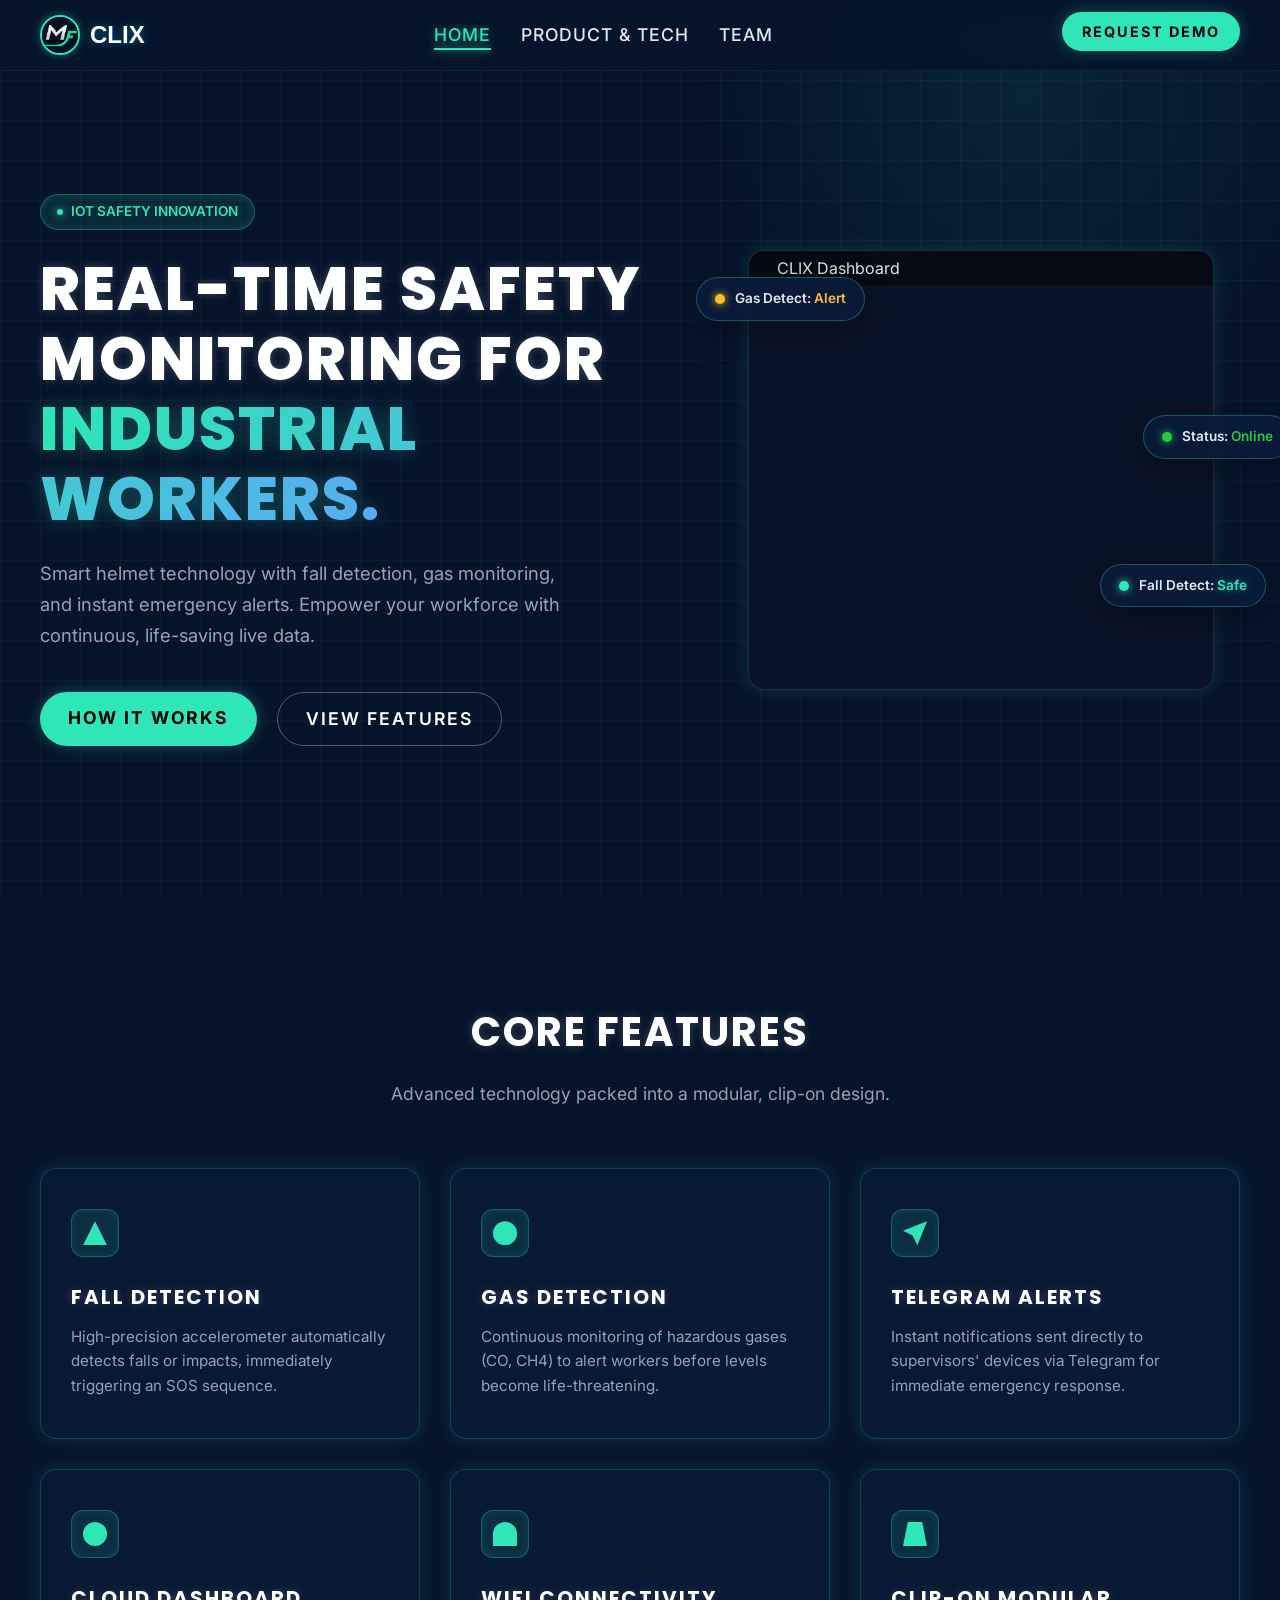
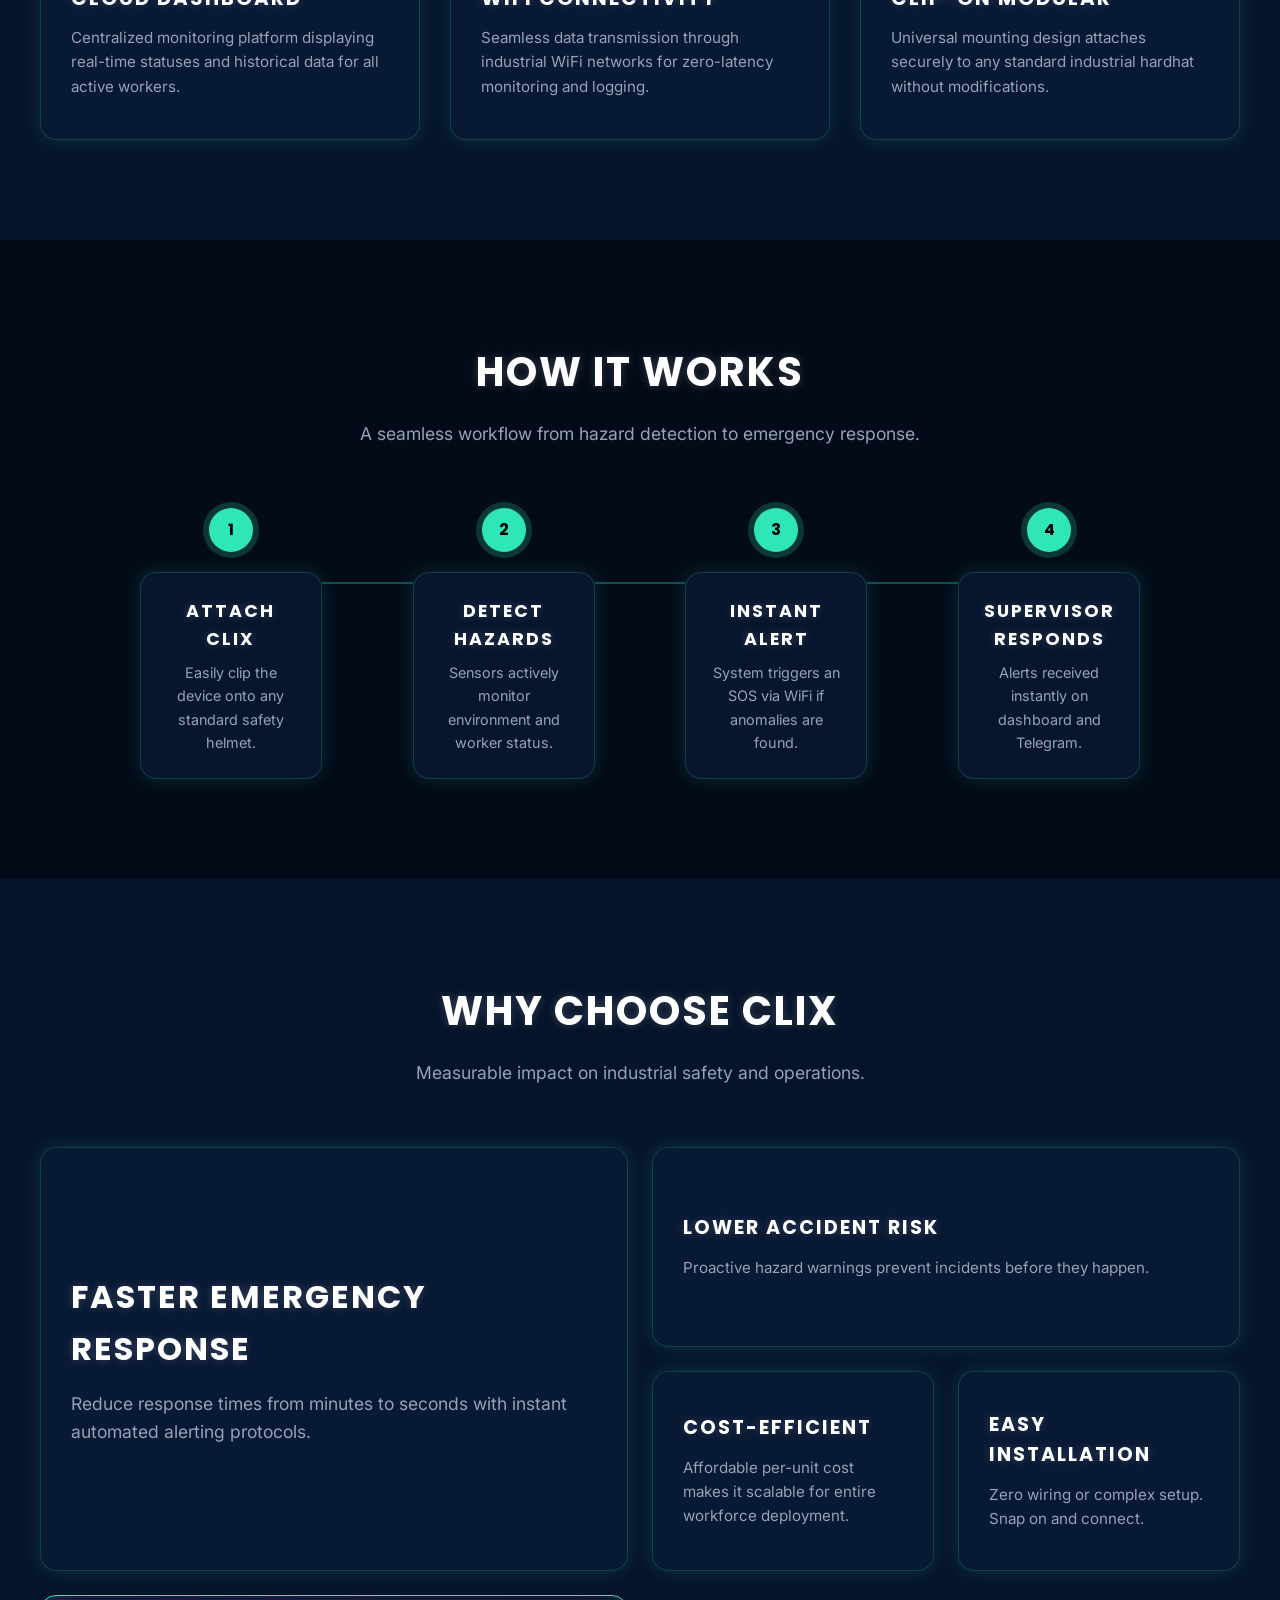
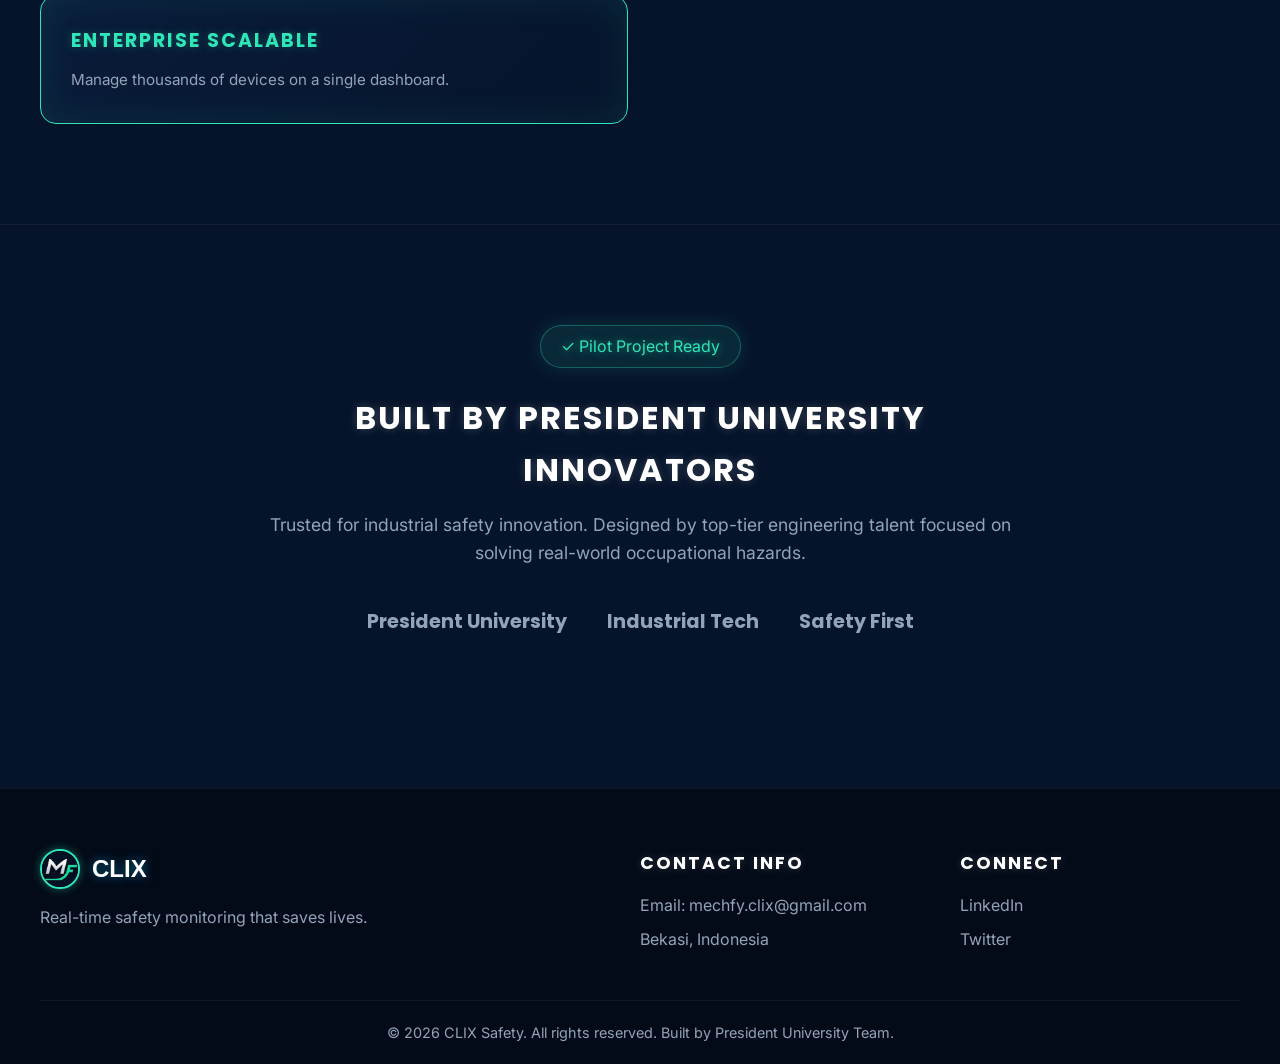
==== index.html @ ed8d9f06 "Add files via upload" ====
<!DOCTYPE html>
<html lang="en">
<head>
    <meta charset="UTF-8">
    <meta name="viewport" content="width=device-width, initial-scale=1.0">
    <title>CLIX - Real-Time Safety Monitoring for Industrial Workers</title>
    <meta name="description" content="Smart helmet technology with fall detection, gas monitoring, and instant emergency alerts.">
    <!-- Using Inter and Poppins for clean, modern SaaS typography -->
    <link href="https://fonts.googleapis.com/css2?family=Poppins:wght@400;500;600;700;800&family=Inter:wght@300;400;500;600;700&display=swap" rel="stylesheet">
    <link rel="stylesheet" href="style.css">
    <link rel="stylesheet" href="dark-brand-theme.css">
</head>
<body class="fade-in-page">
    <!-- Dark theme ambient background elements -->
    <div class="dark-bg-grid"></div>
    <div class="ambient-glow-dark"></div>

    <nav id="navbar">
        <div class="nav-container">
            <div class="logo">
                <img src="logo.jpeg" alt="MF Logo" class="brand-logo">
                CLIX
            </div>
            <ul class="nav-links">
                <li><a href="index.html" class="nav-link active">Home</a></li>
                <li><a href="product.html" class="nav-link">Product & Tech</a></li>
                <li><a href="team.html" class="nav-link">Team</a></li>
            </ul>
            <div class="nav-actions">
                <a href="contact.html" class="btn btn-primary-dark btn-sm">Request Demo</a>
            </div>
            <div class="menu-toggle" id="mobile-menu">
                <span class="bar"></span>
                <span class="bar"></span>
                <span class="bar"></span>
            </div>
        </div>
    </nav>

    <main class="page-content">
        
        <!-- 1. HERO SECTION -->
        <section id="hero" class="hero-section-dark">
            <div class="hero-container-dark">
                <div class="hero-content fade-in-up">
                    <div class="saas-badge-dark">
                        <span class="pulse-dot-turq"></span> IOT SAFETY INNOVATION
                    </div>
                    <h1 class="hero-title-dark">
                        REAL-TIME SAFETY MONITORING FOR <br>
                        <span class="text-gradient-turq">INDUSTRIAL WORKERS.</span>
                    </h1>
                    <p class="hero-subtitle-dark">
                        Smart helmet technology with fall detection, gas monitoring, and instant emergency alerts. Empower your workforce with continuous, life-saving live data.
                    </p>
                    <div class="cta-group">
                        <a href="#how-it-works" class="btn btn-primary-dark">
                            How it Works
                        </a>
                        <a href="#features" class="btn btn-outline-dark">
                            View Features
                        </a>
                    </div>
                </div>

                <div class="hero-visual-dark fade-in">
                    <!-- Glassmorphism main dashboard mock -->
                    <div class="dashboard-mockup glass-card-dark floating-slow">
                        <div class="mockup-header">
                            <div class="mockup-dots"><span></span><span></span><span></span></div>
                            <div class="mockup-title">CLIX Dashboard</div>
                        </div>
                        <div class="mockup-body">
                            <video src="save 2.mp4" autoplay loop muted playsinline class="mockup-video"></video>
                        </div>
                    </div>
                    
                    <div class="floating-cards-dark">
                        <div class="glass-pill-dark float-1">
                            <div class="pill-icon bg-yellow"></div>
                            <div class="pill-text">Gas Detect: <span class="text-yellow">Alert</span></div>
                        </div>
                        <div class="glass-pill-dark float-2">
                            <div class="pill-icon bg-turq"></div>
                            <div class="pill-text">Fall Detect: <span class="text-turq">Safe</span></div>
                        </div>
                        <div class="glass-pill-dark float-3">
                            <div class="pill-icon bg-green"></div>
                            <div class="pill-text">Status: <span class="text-green">Online</span></div>
                        </div>
                    </div>
                </div>
            </div>
        </section>

        <!-- 2. FEATURES SECTION -->
        <section id="features" class="section-container-dark">
            <div class="section-header-dark fade-in-up">
                <h2 class="section-title-dark">Core Features</h2>
                <p class="section-desc-dark">Advanced technology packed into a modular, clip-on design.</p>
            </div>
            
            <div class="features-grid-dark">
                <!-- Feature Cards -->
                <div class="glass-card-dark feature-card fade-in-up delay-1">
                    <div class="feature-icon icon-fall"></div>
                    <h3>Fall Detection</h3>
                    <p>High-precision accelerometer automatically detects falls or impacts, immediately triggering an SOS sequence.</p>
                </div>
                <div class="glass-card-dark feature-card fade-in-up delay-2">
                    <div class="feature-icon icon-gas"></div>
                    <h3>Gas Detection</h3>
                    <p>Continuous monitoring of hazardous gases (CO, CH4) to alert workers before levels become life-threatening.</p>
                </div>
                <div class="glass-card-dark feature-card fade-in-up delay-3">
                    <div class="feature-icon icon-telegram"></div>
                    <h3>Telegram Alerts</h3>
                    <p>Instant notifications sent directly to supervisors' devices via Telegram for immediate emergency response.</p>
                </div>
                <div class="glass-card-dark feature-card fade-in-up delay-1">
                    <div class="feature-icon icon-cloud"></div>
                    <h3>Cloud Dashboard</h3>
                    <p>Centralized monitoring platform displaying real-time statuses and historical data for all active workers.</p>
                </div>
                <div class="glass-card-dark feature-card fade-in-up delay-2">
                    <div class="feature-icon icon-wifi"></div>
                    <h3>WiFi Connectivity</h3>
                    <p>Seamless data transmission through industrial WiFi networks for zero-latency monitoring and logging.</p>
                </div>
                <div class="glass-card-dark feature-card fade-in-up delay-3">
                    <div class="feature-icon icon-modular"></div>
                    <h3>Clip-On Modular</h3>
                    <p>Universal mounting design attaches securely to any standard industrial hardhat without modifications.</p>
                </div>
            </div>
        </section>

        <!-- 3. HOW IT WORKS -->
        <section id="how-it-works" class="section-container-dark bg-dark-gray">
            <div class="section-header-dark fade-in-up">
                <h2 class="section-title-dark">How It Works</h2>
                <p class="section-desc-dark">A seamless workflow from hazard detection to emergency response.</p>
            </div>

            <div class="flow-container fade-in-up delay-2">
                <div class="flow-step">
                    <div class="step-number">1</div>
                    <div class="glass-card-dark step-card">
                        <h4>Attach CLIX</h4>
                        <p>Easily clip the device onto any standard safety helmet.</p>
                    </div>
                </div>
                <div class="flow-connector"></div>
                <div class="flow-step">
                    <div class="step-number">2</div>
                    <div class="glass-card-dark step-card">
                        <h4>Detect Hazards</h4>
                        <p>Sensors actively monitor environment and worker status.</p>
                    </div>
                </div>
                <div class="flow-connector"></div>
                <div class="flow-step">
                    <div class="step-number">3</div>
                    <div class="glass-card-dark step-card">
                        <h4>Instant Alert</h4>
                        <p>System triggers an SOS via WiFi if anomalies are found.</p>
                    </div>
                </div>
                <div class="flow-connector"></div>
                <div class="flow-step">
                    <div class="step-number">4</div>
                    <div class="glass-card-dark step-card">
                        <h4>Supervisor Responds</h4>
                        <p>Alerts received instantly on dashboard and Telegram.</p>
                    </div>
                </div>
            </div>
        </section>

        <!-- 4. BENEFITS SECTION -->
        <section id="benefits" class="section-container-dark">
            <div class="section-header-dark fade-in-up">
                <h2 class="section-title-dark">Why Choose CLIX</h2>
                <p class="section-desc-dark">Measurable impact on industrial safety and operations.</p>
            </div>

            <div class="benefits-dashboard fade-in-up delay-1">
                <div class="b-card b-main glass-card-dark">
                    <div class="b-icon-large time-icon"></div>
                    <h3>Faster Emergency Response</h3>
                    <p>Reduce response times from minutes to seconds with instant automated alerting protocols.</p>
                </div>
                <div class="b-card b-sub1 glass-card-dark">
                    <h3>Lower Accident Risk</h3>
                    <p>Proactive hazard warnings prevent incidents before they happen.</p>
                </div>
                <div class="b-card b-sub2 glass-card-dark">
                    <h3>Cost-Efficient</h3>
                    <p>Affordable per-unit cost makes it scalable for entire workforce deployment.</p>
                </div>
                <div class="b-card b-sub3 glass-card-dark">
                    <h3>Easy Installation</h3>
                    <p>Zero wiring or complex setup. Snap on and connect.</p>
                </div>
                <div class="b-card b-sub4 glass-card-dark bg-turq-gradient text-white">
                    <h3>Enterprise Scalable</h3>
                    <p>Manage thousands of devices on a single dashboard.</p>
                </div>
            </div>
        </section>

        <!-- 5. SOCIAL PROOF SECTION -->
        <section id="social-proof" class="section-container-dark border-top">
            <div class="proof-content fade-in">
                <div class="proof-badge glass-card-dark">
                    <span class="text-turq font-bold">✓ Pilot Project Ready</span>
                </div>
                <h3 class="proof-title">Built by President University Innovators</h3>
                <p class="proof-text">Trusted for industrial safety innovation. Designed by top-tier engineering talent focused on solving real-world occupational hazards.</p>
                <div class="trust-logos">
                    <!-- Placeholder for logos -->
                    <div class="logo-placeholder">President University</div>
                    <div class="logo-placeholder">Industrial Tech</div>
                    <div class="logo-placeholder">Safety First</div>
                </div>
            </div>
        </section>

    </main>

    <!-- 7. FOOTER -->
    <footer class="footer-dark">
        <div class="footer-container">
            <div class="footer-brand">
                <div class="logo">
                    <img src="logo.jpeg" alt="MF Logo" class="brand-logo"> CLIX
                </div>
                <p class="footer-tagline">Real-time safety monitoring that saves lives.</p>
            </div>
            <div class="footer-links">
                <h4>Contact Info</h4>
                <p>Email: mechfy.clix@gmail.com</p>
                <p>Bekasi, Indonesia</p>
            </div>
            <div class="footer-social">
                <h4>Connect</h4>
                <a href="#" class="social-link">LinkedIn</a>
                <a href="#" class="social-link">Twitter</a>
            </div>
        </div>
        <div class="footer-bottom">
            <p>&copy; 2026 CLIX Safety. All rights reserved. Built by President University Team.</p>
        </div>
    </footer>

    <script src="script.js"></script>
</body>
</html>
---- style.css ----
:root {
    /* Color Palette - ANTIGRAVITY DARK THEME */
    --bg-dark: #050a1f; /* Deep space blue */
    --bg-panel: rgba(10, 17, 40, 0.6); /* Dark holographic glass */
    --neon-cyan: #00bfff; /* Deep sky blue glowing accent */
    --neon-blue: #0077ff; /* Rich blue */
    --neon-red: #ff1744; /* Alert red */
    --neon-purple: #8a2be2; /* Electric purple edge glow */
    --neon-yellow: #ffab00;
    --neon-green: #00e676;
    
    --text-main: #ffffff; /* Crisp white for premium feel */
    --text-muted: #8b9cd0; /* Soft space blue-gray */
    
    --glass-border: rgba(138, 43, 226, 0.4); /* Purple glowing border */
    --glass-bg: rgba(10, 17, 40, 0.6); /* Translucent dark space */
    --tech-shadow: 0 0 15px rgba(138, 43, 226, 0.3), inset 0 0 20px rgba(0, 191, 255, 0.05); /* Volumetric glow */
    
    /* Typography */
    --font-heading: 'Orbitron', sans-serif;
    --font-ui: 'Rajdhani', sans-serif;
    --font-body: 'Inter', sans-serif;
    
    /* Transitions */
    --transition-fast: 0.2s ease;
    --transition-medium: 0.4s cubic-bezier(0.175, 0.885, 0.32, 1.275);
    --transition-slow: 0.8s ease;
}

* {
    margin: 0;
    padding: 0;
    box-sizing: border-box;
}

body {
    background-color: var(--bg-dark);
    color: var(--text-main);
    font-family: var(--font-body);
    line-height: 1.6;
    overflow-x: hidden;
    width: 100%;
    max-width: 100%;
}

html {
    overflow-x: hidden;
    width: 100%;
    max-width: 100%;
    scroll-behavior: smooth;
}

/* Background Effects for Dark Theme */
.cyber-grid {
    position: fixed;
    top: 0;
    left: 0;
    width: 100%;
    height: 100vh;
    background: 
        linear-gradient(rgba(138, 43, 226, 0.05) 1px, transparent 1px),
        linear-gradient(90deg, rgba(138, 43, 226, 0.05) 1px, transparent 1px),
        radial-gradient(ellipse at top left, #0a1128, transparent 80%),
        radial-gradient(ellipse at bottom right, #1a0b2e, transparent 80%);
    background-size: 40px 40px, 40px 40px, 100% 100%, 100% 100%;
    background-color: var(--bg-dark);
    z-index: -2;
    pointer-events: none;
}

.background-glow {
    position: fixed;
    top: -30vh;
    left: -20vw;
    width: 80vw;
    height: 80vh;
    background: radial-gradient(circle, rgba(138, 43, 226, 0.12) 0%, rgba(0, 191, 255, 0.08) 40%, transparent 70%);
    z-index: -1;
    pointer-events: none;
    animation: drift 25s infinite alternate ease-in-out;
}

@keyframes drift {
    0% { transform: translate(0, 0) scale(1); opacity: 0.8; }
    100% { transform: translate(30vw, 20vh) scale(1.2); opacity: 1; }
}

/* Typography & General */
h1, h2, h3, h4, h5, h6 {
    font-family: var(--font-heading);
    letter-spacing: 2px;
    text-transform: uppercase;
    color: #ffffff;
    text-shadow: 0 0 10px rgba(255, 255, 255, 0.2);
}

.text-gradient {
    background: linear-gradient(90deg, var(--neon-cyan), var(--neon-purple));
    -webkit-background-clip: text;
    -webkit-text-fill-color: transparent;
    text-shadow: 0 0 20px rgba(138, 43, 226, 0.4);
}

.neon-text {
    color: var(--neon-cyan);
    text-shadow: 0 0 8px rgba(0, 191, 255, 0.5);
}

/* Glassmorphism Components */
.glass-card {
    background: var(--glass-bg);
    backdrop-filter: blur(15px);
    -webkit-backdrop-filter: blur(15px);
    border: 1px solid var(--glass-border);
    border-radius: 12px;
    padding: 30px;
    box-shadow: var(--tech-shadow);
    position: relative;
    overflow: hidden;
    transition: var(--transition-medium);
}

.glass-card::before {
    content: '';
    position: absolute;
    top: 0;
    left: -100%;
    width: 50%;
    height: 100%;
    background: linear-gradient(to right, transparent, rgba(255, 255, 255, 0.05), transparent);
    transform: skewX(-20deg);
    transition: 0.5s;
    pointer-events: none;
}

.glass-card:hover::before {
    left: 150%;
}

.glass-card:hover {
    box-shadow: 0 0 25px rgba(138, 43, 226, 0.6), inset 0 0 30px rgba(0, 191, 255, 0.15);
    border-color: rgba(0, 191, 255, 0.6);
    transform: translateY(-5px);
}

/* Navigation - Dark Theme */
#navbar {
    position: fixed;
    width: 100%;
    top: 0;
    z-index: 1000;
    background: rgba(5, 10, 31, 0.8);
    backdrop-filter: blur(15px);
    -webkit-backdrop-filter: blur(15px);
    border-bottom: 1px solid rgba(138, 43, 226, 0.3);
    transition: var(--transition-medium);
}

#navbar.scrolled {
    background: rgba(5, 10, 31, 0.95);
    box-shadow: 0 4px 20px rgba(138, 43, 226, 0.2);
    padding: 5px 0;
}

.nav-container {
    max-width: 1400px;
    margin: 0 auto;
    padding: 0 40px;
    display: flex;
    justify-content: space-between;
    align-items: center;
    height: 70px;
}

.logo {
    font-family: var(--font-heading);
    font-size: 1.5rem;
    font-weight: 900;
    display: flex;
    align-items: center;
    gap: 10px;
    color: #ffffff;
    text-shadow: 0 0 10px rgba(0, 191, 255, 0.5);
}

.logo-icon {
    width: 24px;
    height: 24px;
    background: var(--neon-cyan);
    clip-path: polygon(50% 0%, 100% 25%, 100% 75%, 50% 100%, 0% 75%, 0% 25%);
    box-shadow: 0 0 15px var(--neon-cyan);
}

.nav-links {
    display: flex;
    list-style: none;
    gap: 30px;
}

.nav-links a {
    color: #ffffff;
    text-decoration: none;
    font-family: var(--font-ui);
    font-size: 1.1rem;
    font-weight: 600;
    text-transform: uppercase;
    letter-spacing: 1px;
    transition: var(--transition-fast);
    position: relative;
}

.nav-links a::after {
    content: '';
    position: absolute;
    bottom: -5px;
    left: 0;
    width: 0%;
    height: 2px;
    background: var(--neon-cyan);
    transition: var(--transition-fast);
}

.nav-links a:hover, .nav-links a.active {
    color: var(--neon-cyan);
    text-shadow: 0 0 10px rgba(0, 191, 255, 0.5);
}

.nav-links a:hover::after, .nav-links a.active::after {
    width: 100%;
}

.nav-contact {
    color: #ffffff !important;
    background: rgba(138, 43, 226, 0.2);
    border: 1px solid var(--neon-purple);
    padding: 5px 15px;
    border-radius: 4px;
    box-shadow: 0 0 15px rgba(138, 43, 226, 0.4);
}

.nav-contact::after {
    display: none !important;
}

.nav-contact:hover {
    background: #1e4bd8;
    transform: translateY(-2px);
    box-shadow: 0 6px 15px rgba(41, 98, 255, 0.4);
}

.menu-toggle {
    display: none;
    flex-direction: column;
    gap: 5px;
    cursor: pointer;
}

.menu-toggle .bar {
    width: 25px;
    height: 3px;
    background-color: var(--neon-blue);
    transition: var(--transition-fast);
}

/* Common Section Styles */
.section-container {
    max-width: 1400px;
    margin: 0 auto;
    padding: 100px 40px;
}

.section-header {
    text-align: center;
    margin-bottom: 60px;
}

.section-title {
    font-size: 2.5rem;
    color: #ffffff;
    margin-bottom: 15px;
    text-shadow: 0 0 10px rgba(255, 255, 255, 0.2);
}

.title-underline {
    width: 80px;
    height: 4px;
    background: var(--neon-cyan);
    margin: 0 auto;
    position: relative;
}

.title-underline::before, .title-underline::after {
    content: '';
    position: absolute;
    top: 0;
    width: 10px;
    height: 100%;
    background: var(--neon-blue);
}

.title-underline::before { left: -15px; }
.title-underline::after { right: -15px; }

/* Buttons - Dark Theme */
.btn {
    display: inline-block;
    padding: 15px 30px;
    font-family: var(--font-ui);
    font-size: 1.1rem;
    font-weight: 600;
    text-transform: uppercase;
    letter-spacing: 2px;
    text-decoration: none;
    cursor: pointer;
    border: none;
    border-radius: 4px;
    position: relative;
    overflow: hidden;
    transition: var(--transition-fast);
}

.btn-primary {
    background: linear-gradient(135deg, rgba(138, 43, 226, 0.8), rgba(0, 191, 255, 0.8));
    border: 1px solid var(--neon-cyan);
    color: #fff;
    box-shadow: 0 0 20px rgba(138, 43, 226, 0.5);
}

.btn-primary:hover {
    box-shadow: 0 0 30px rgba(0, 191, 255, 0.8);
    transform: translateY(-2px);
    background: linear-gradient(135deg, var(--neon-purple), var(--neon-cyan));
}

.btn-outline {
    background: rgba(0, 191, 255, 0.1);
    color: #ffffff;
    border: 1px solid var(--neon-cyan);
    box-shadow: inset 0 0 10px rgba(0, 191, 255, 0.2);
}

.btn-outline:hover {
    background: rgba(0, 191, 255, 0.2);
    box-shadow: 0 0 20px rgba(0, 191, 255, 0.4), inset 0 0 15px rgba(0, 191, 255, 0.4);
    transform: translateY(-2px);
}

.btn-pulse {
    background: rgba(138, 43, 226, 0.1);
    color: #ffffff;
    border: 1px solid var(--neon-purple);
    animation: pulse-border-dark 2s infinite;
}

.btn-pulse:hover {
    background: rgba(138, 43, 226, 0.4);
    box-shadow: 0 0 20px rgba(138, 43, 226, 0.6);
}

@keyframes pulse-border-dark {
    0% { box-shadow: 0 0 0 0 rgba(138, 43, 226, 0.6); }
    70% { box-shadow: 0 0 0 10px rgba(138, 43, 226, 0); }
    100% { box-shadow: 0 0 0 0 rgba(138, 43, 226, 0); }
}

@keyframes pulse-border-light {
    0% { box-shadow: 0 0 0 0 rgba(41, 98, 255, 0.4); }
    70% { box-shadow: 0 0 0 10px rgba(41, 98, 255, 0); }
    100% { box-shadow: 0 0 0 0 rgba(41, 98, 255, 0); }
}

/* Glassmorphism Cards - Light Theme */
.glass-card {
    background: var(--glass-bg);
    backdrop-filter: blur(15px);
    -webkit-backdrop-filter: blur(15px);
    border: 1px solid var(--glass-border);
    border-radius: 12px;
    padding: 30px;
    position: relative;
    overflow: hidden;
    box-shadow: var(--tech-shadow);
}

.glass-card::before {
    content: '';
    position: absolute;
    top: 0;
    left: 0;
    width: 100%;
    height: 2px;
    background: linear-gradient(90deg, transparent, var(--neon-cyan), transparent);
    opacity: 0.8;
}

/* HERO SECTION */
.hero-section {
    min-height: 100vh;
    display: flex;
    align-items: center;
    padding-top: 80px;
    position: relative;
}

.hero-container {
    max-width: 1400px;
    margin: 0 auto;
    padding: 0 40px;
    display: grid;
    grid-template-columns: 1fr 1fr;
    gap: 50px;
    align-items: center;
}

.hud-badge {
    display: inline-flex;
    align-items: center;
    gap: 10px;
    font-family: var(--font-ui);
    font-weight: 700;
    letter-spacing: 2px;
    color: #009624; /* Darker green for white bg */
    background: rgba(0, 200, 83, 0.1);
    border: 1px solid rgba(0, 200, 83, 0.4);
    padding: 5px 15px;
    border-radius: 20px;
    margin-bottom: 20px;
}

.pulse-dot {
    width: 8px;
    height: 8px;
    border-radius: 50%;
    background: var(--neon-green);
    box-shadow: 0 0 10px var(--neon-green);
    animation: blink 1s infinite alternate;
}

@keyframes blink {
    0% { opacity: 0.3; }
    100% { opacity: 1; }
}

.hero-title {
    font-size: 4rem;
    line-height: 1.1;
    margin-bottom: 20px;
}

.hero-subtitle {
    font-size: 1.2rem;
    color: var(--text-muted);
    margin-bottom: 40px;
    max-width: 500px;
}

.cta-group {
    display: flex;
    gap: 20px;
}

.hero-visual {
    position: relative;
    height: 600px;
    display: flex;
    justify-content: center;
    align-items: center;
}

.product-img {
    max-width: 80%;
    max-height: 80%;
    z-index: 2;
    filter: drop-shadow(0 20px 40px rgba(0, 0, 0, 0.15));
}

.floating {
    animation: float 6s ease-in-out infinite;
}

@keyframes float {
    0% { transform: translateY(0px); }
    50% { transform: translateY(-20px); }
    100% { transform: translateY(0px); }
}

.scan-line {
    position: absolute;
    width: 100%;
    height: 2px;
    background: var(--neon-cyan);
    box-shadow: 0 0 15px var(--neon-cyan);
    top: 0;
    z-index: 3;
    opacity: 0.6;
    animation: scan 4s linear infinite;
}

@keyframes scan {
    0% { top: 10%; opacity: 0; }
    10% { opacity: 0.6; }
    90% { opacity: 0.6; }
    100% { top: 90%; opacity: 0; }
}

/* Floating Indicators - Light Theme */
.floating-indicators {
    position: absolute;
    width: 100%;
    height: 100%;
    top: 0;
    left: 0;
    pointer-events: none;
    z-index: 4;
}

.indicator {
    position: absolute;
    background: rgba(255, 255, 255, 0.9);
    border: 1px solid var(--glass-border);
    padding: 8px 15px;
    border-radius: 6px;
    font-family: var(--font-ui);
    font-size: 0.9rem;
    font-weight: 700;
    letter-spacing: 1px;
    backdrop-filter: blur(5px);
    display: flex;
    align-items: center;
    gap: 10px;
    box-shadow: 0 5px 15px rgba(0, 0, 0, 0.05);
}

.status-active { color: #009624; }
.status-warning { color: #f57f17; }
.status-nominal { color: var(--neon-blue); }
.status-standby { color: var(--neon-red); }

.indicator-icon {
    width: 12px;
    height: 12px;
    border-radius: 50%;
}

.gps-icon { background: var(--neon-green); box-shadow: 0 0 5px var(--neon-green); }
.gas-icon { background: var(--neon-yellow); box-shadow: 0 0 5px var(--neon-yellow); }
.impact-icon { background: var(--neon-blue); box-shadow: 0 0 5px var(--neon-blue); }
.sos-icon { background: var(--neon-red); box-shadow: 0 0 5px var(--neon-red); }

.float-1 { top: 20%; left: 0; animation: float-indicator 4s ease-in-out infinite; }
.float-2 { top: 30%; right: 0; animation: float-indicator 5s ease-in-out infinite 1s; }
.float-3 { bottom: 30%; left: 10%; animation: float-indicator 4.5s ease-in-out infinite 0.5s; }
.float-4 { bottom: 20%; right: 10%; animation: float-indicator 5.5s ease-in-out infinite 1.5s; }

@keyframes float-indicator {
    0%, 100% { transform: translateY(0); }
    50% { transform: translateY(-10px); }
}

/* SYSTEM OVERVIEW */
.system-grid {
    display: grid;
    grid-template-columns: 1fr 1fr;
    gap: 40px;
}

.glow-border {
    border-color: var(--neon-cyan);
    box-shadow: 0 0 0 1px var(--neon-cyan), 0 15px 35px rgba(0, 180, 216, 0.15);
}

.system-grid h3 {
    margin-top: 15px;
    margin-bottom: 15px;
    color: #ffffff;
}

/* PRODUCT SECTION */
.product-layout {
    display: grid;
    grid-template-columns: 1fr 1.5fr;
    gap: 50px;
    align-items: center;
    margin-bottom: 80px;
}

.product-display {
    position: relative;
    display: flex;
    justify-content: center;
    align-items: center;
}

.product-holo-ring {
    position: absolute;
    width: 300px;
    height: 300px;
    border: 2px dashed rgba(0, 180, 216, 0.4);
    border-radius: 50%;
    animation: rotate 20s linear infinite;
    z-index: 1;
}

@keyframes rotate {
    0% { transform: rotate(0deg); }
    100% { transform: rotate(360deg); }
}

.product-closeup {
    max-width: 100%;
    z-index: 2;
    position: relative;
    filter: drop-shadow(0 20px 40px rgba(0, 0, 0, 0.15));
}

.features-grid {
    display: grid;
    grid-template-columns: 1fr 1fr;
    gap: 20px;
}

.feature-item {
    display: flex;
    gap: 15px;
    align-items: flex-start;
    padding: 20px;
    transition: var(--transition-fast);
}

.feature-item:hover {
    transform: translateX(10px);
    border-color: var(--neon-cyan);
    background: rgba(0, 191, 255, 0.1);
    box-shadow: 0 0 20px rgba(0, 191, 255, 0.3), inset 0 0 10px rgba(0, 191, 255, 0.1);
}

.feature-dot {
    width: 12px;
    height: 12px;
    border-radius: 50%;
    margin-top: 6px;
    flex-shrink: 0;
}

.feature-dot.cyan { background: var(--neon-cyan); }
.feature-dot.yellow { background: var(--neon-yellow); }
.feature-dot.blue { background: var(--neon-blue); }
.feature-dot.red { background: var(--neon-red); }
.feature-dot.purple { background: var(--neon-purple); }

.feature-content h4 {
    color: #ffffff;
    margin-bottom: 5px;
    font-size: 1.1rem;
    text-shadow: 0 0 5px rgba(255, 255, 255, 0.2);
}

.feature-content p {
    font-size: 0.9rem;
    color: var(--text-muted);
}

/* Data Pipeline */
.how-it-works {
    text-align: center;
    background: var(--glass-bg);
    border: 1px solid var(--glass-border);
    border-radius: 12px;
    padding: 40px;
    box-shadow: var(--tech-shadow);
}

.subsection-title {
    margin-bottom: 30px;
    color: var(--neon-blue);
}

.pipeline {
    display: flex;
    justify-content: center;
    align-items: center;
    flex-wrap: wrap;
    gap: 20px;
}

.pipe-node {
    padding: 15px 30px;
    background: rgba(10, 17, 40, 0.6);
    backdrop-filter: blur(5px);
    border: 1px solid rgba(138, 43, 226, 0.4);
    border-radius: 6px;
    font-family: var(--font-heading);
    font-weight: 700;
    letter-spacing: 1px;
    color: #ffffff;
    box-shadow: 0 4px 15px rgba(138, 43, 226, 0.2);
}

.pipe-node.active {
    border-color: var(--neon-blue);
    color: var(--neon-blue);
    box-shadow: 0 0 15px rgba(41, 98, 255, 0.15);
    background: rgba(41, 98, 255, 0.05);
}

.pipe-node.alert {
    border-color: var(--neon-red);
    color: var(--neon-red);
    box-shadow: 0 0 15px rgba(255, 23, 68, 0.15);
    background: rgba(255, 23, 68, 0.05);
}

.pipe-arrow {
    width: 50px;
    height: 2px;
    background: var(--neon-cyan);
    position: relative;
}

.pipe-arrow::after {
    content: '';
    position: absolute;
    right: 0;
    top: -4px;
    border-top: 5px solid transparent;
    border-bottom: 5px solid transparent;
    border-left: 10px solid var(--neon-cyan);
}

/* TECHNOLOGY SECTION */
.tech-bg {
    position: relative;
}

.tech-bg::before {
    content: '';
    position: absolute;
    top: 0;
    left: 0;
    width: 100%;
    height: 100%;
    background: radial-gradient(circle at center, rgba(0, 180, 216, 0.03) 0%, transparent 70%);
    pointer-events: none;
}

.tech-content {
    display: grid;
    grid-template-columns: 1fr 1fr;
    gap: 40px;
    align-items: center;
}

.data-visualization {
    position: relative;
    height: 300px;
    display: flex;
    justify-content: center;
    align-items: center;
}

.core-server {
    font-family: var(--font-heading);
    font-weight: 900;
    font-size: 1.5rem;
    color: var(--neon-blue);
    z-index: 10;
}

.data-ring {
    position: absolute;
    border: 1px solid rgba(0, 180, 216, 0.3);
    border-radius: 50%;
    top: 50%;
    left: 50%;
    transform: translate(-50%, -50%);
}

.ring-1 { width: 100px; height: 100px; animation: pulse-ring-light 2s infinite; }
.ring-2 { width: 180px; height: 180px; border-style: dashed; animation: rotate 10s linear infinite; }
.ring-3 { width: 260px; height: 260px; border-color: rgba(41, 98, 255, 0.3); animation: rotate 15s linear infinite reverse; }

@keyframes pulse-ring-light {
    0% { transform: translate(-50%, -50%) scale(1); opacity: 1; border-width: 2px; }
    100% { transform: translate(-50%, -50%) scale(1.5); opacity: 0; border-width: 0px; }
}

/* TEAM PAGE */
.team-grid {
    display: grid;
    grid-template-columns: repeat(auto-fill, minmax(280px, 1fr));
    gap: 30px;
}

.team-card {
    background: rgba(10, 17, 40, 0.6);
    backdrop-filter: blur(10px);
    border: 1px solid var(--glass-border);
    border-radius: 12px;
    padding: 30px 20px;
    text-align: center;
    position: relative;
    overflow: hidden;
    transition: var(--transition-medium);
    cursor: pointer;
    box-shadow: 0 4px 15px rgba(138, 43, 226, 0.1);
}

.team-card::before {
    content: '';
    position: absolute;
    top: 0;
    left: 0;
    width: 100%;
    height: 4px;
    background: var(--neon-blue);
    transform: scaleX(0);
    transform-origin: left;
    transition: var(--transition-medium);
}

.team-card::after {
    content: '';
    position: absolute;
    bottom: 0;
    left: 0;
    width: 100%;
    height: 100%;
    background: linear-gradient(to top, rgba(0, 180, 216, 0.05), transparent);
    opacity: 0;
    transition: var(--transition-medium);
    z-index: 1;
}

.team-card:hover {
    transform: translateY(-10px);
    border-color: rgba(0, 180, 216, 0.3);
    box-shadow: 0 20px 40px rgba(0, 180, 216, 0.1);
}

.team-card:hover::before {
    transform: scaleX(1);
    background: var(--neon-cyan);
}

.team-card:hover::after {
    opacity: 1;
}

.member-photo {
    width: 100px;
    height: 100px;
    border-radius: 50%;
    margin: 0 auto 20px;
    background: #f1f5f9;
    border: 3px solid rgba(0, 180, 216, 0.1);
    position: relative;
    z-index: 2;
    overflow: hidden;
    display: flex;
    align-items: center;
    justify-content: center;
}

.member-photo img {
    width: 100%;
    height: 100%;
    object-fit: cover;
    filter: grayscale(20%) contrast(1.1);
    transition: var(--transition-medium);
}

.team-card:hover .member-photo img {
    filter: grayscale(0%) contrast(1);
}

.member-info {
    position: relative;
    z-index: 2;
}

.member-name {
    font-family: var(--font-heading);
    font-size: 1.1rem;
    color: #ffffff;
    margin-bottom: 5px;
    letter-spacing: 1px;
    text-shadow: 0 0 5px rgba(255, 255, 255, 0.2);
}

.member-role {
    font-family: var(--font-ui);
    color: var(--neon-blue);
    font-weight: 700;
    font-size: 0.9rem;
    text-transform: uppercase;
    margin-bottom: 15px;
}

.member-desc {
    font-size: 0.85rem;
    color: var(--text-muted);
    transition: var(--transition-medium);
    height: 0;
    overflow: hidden;
}

.team-card:hover .member-desc {
    height: 40px;
    margin-top: 10px;
}

/* CONTACT PAGE */
.command-center-container {
    display: grid;
    grid-template-columns: 1fr 1.5fr;
    gap: 40px;
}

.tech-border {
    border: 1px solid var(--glass-border);
    position: relative;
}

.tech-border::before {
    content: '';
    position: absolute;
    top: -1px; left: -1px;
    width: 20px; height: 20px;
    border-top: 2px solid var(--neon-blue);
    border-left: 2px solid var(--neon-blue);
}
.tech-border::after {
    content: '';
    position: absolute;
    bottom: -1px; right: -1px;
    width: 20px; height: 20px;
    border-bottom: 2px solid var(--neon-blue);
    border-right: 2px solid var(--neon-blue);
}

.panel-header, .form-header {
    display: flex;
    align-items: center;
    gap: 15px;
    margin-bottom: 30px;
    border-bottom: 1px solid rgba(0, 0, 0, 0.05);
    padding-bottom: 15px;
}

.blinking-dot.red {
    width: 12px; height: 12px;
    background: var(--neon-red);
    border-radius: 50%;
    animation: blink 1.5s infinite;
}

.contact-section {
    margin-bottom: 25px;
}

.contact-section h4 {
    margin-bottom: 10px;
    font-size: 1rem;
}

.contact-list {
    list-style: none;
}

.contact-list li {
    margin-bottom: 8px;
    font-size: 0.95rem;
    display: flex;
    align-items: center;
}

.role {
    display: inline-block;
    width: 70px;
    font-family: var(--font-ui);
    font-size: 0.8rem;
    color: var(--text-muted);
    text-transform: uppercase;
    font-weight: 600;
}

.divider {
    height: 1px;
    background: linear-gradient(90deg, transparent, rgba(0,0,0,0.05), transparent);
    margin: 20px 0;
}

.link-hover {
    color: var(--neon-blue);
    text-decoration: none;
    font-weight: 600;
    transition: var(--transition-fast);
}

.link-hover:hover {
    color: var(--neon-cyan);
}

.address-text {
    font-size: 0.9rem;
    color: var(--text-muted);
    margin-bottom: 15px;
}

.map-container {
    position: relative;
    border: 1px solid var(--glass-border);
    border-radius: 6px;
    overflow: hidden;
}

.map-overlay {
    position: absolute;
    top: 10px;
    right: 10px;
    background: rgba(255, 255, 255, 0.9);
    border: 1px solid var(--neon-blue);
    color: var(--neon-blue);
    font-family: var(--font-ui);
    font-size: 0.7rem;
    padding: 3px 8px;
    border-radius: 4px;
    pointer-events: none;
    font-weight: 700;
}

/* FORM */
.status-indicator {
    margin-left: auto;
    font-family: var(--font-ui);
    font-size: 0.8rem;
    color: #009624;
    background: rgba(0, 200, 83, 0.1);
    padding: 3px 10px;
    border-radius: 10px;
    border: 1px solid rgba(0, 200, 83, 0.4);
    font-weight: 600;
}

.cyber-form .input-group {
    position: relative;
    margin-bottom: 25px;
}

.cyber-form label {
    display: block;
    font-family: var(--font-ui);
    font-size: 0.85rem;
    color: var(--text-muted);
    margin-bottom: 8px;
    letter-spacing: 1px;
    font-weight: 600;
}

.cyber-form input, .cyber-form textarea {
    width: 100%;
    background: rgba(10, 17, 40, 0.6);
    border: 1px solid rgba(138, 43, 226, 0.3);
    color: #ffffff;
    padding: 15px;
    font-family: var(--font-body);
    border-radius: 6px;
    outline: none;
    transition: var(--transition-fast);
    box-shadow: inset 0 2px 4px rgba(0,0,0,0.2);
}

.cyber-form input:focus, .cyber-form textarea:focus {
    border-color: var(--neon-cyan);
    background: rgba(10, 17, 40, 0.8);
    box-shadow: 0 0 10px rgba(0, 191, 255, 0.3), inset 0 2px 4px rgba(0,0,0,0.2);
}

.input-focus-border {
    position: absolute;
    bottom: 0;
    left: 0;
    width: 0;
    height: 2px;
    background: var(--neon-blue);
    transition: var(--transition-medium);
}

.cyber-form input:focus ~ .input-focus-border,
.cyber-form textarea:focus ~ .input-focus-border {
    width: 100%;
}

.form-actions {
    display: flex;
    align-items: center;
    gap: 20px;
}

.submit-btn {
    width: 100%;
    display: flex;
    justify-content: center;
    align-items: center;
    gap: 10px;
}

.system-msg {
    font-family: var(--font-ui);
    font-size: 0.9rem;
    font-weight: 600;
}

/* FOOTER */
footer {
    border-top: 1px solid var(--glass-border);
    padding: 30px 40px;
    background: rgba(5, 10, 31, 0.8);
    backdrop-filter: blur(10px);
    margin-top: 50px;
}

.footer-content {
    max-width: 1400px;
    margin: 0 auto;
    display: flex;
    justify-content: space-between;
    align-items: center;
}

.footer-logo {
    font-family: var(--font-heading);
    font-weight: 700;
    color: var(--neon-blue);
    letter-spacing: 2px;
}

.footer-copy {
    font-family: var(--font-ui);
    color: var(--text-muted);
    font-size: 0.9rem;
    letter-spacing: 1px;
}

/* Scroll Animations Classes */
.fade-in { opacity: 0; transition: opacity 1s ease-in-out; }
.fade-in.appear { opacity: 1; }
.fade-in-up { opacity: 0; transform: translateY(30px); transition: opacity 0.8s ease-out, transform 0.8s ease-out; }
.fade-in-up.appear { opacity: 1; transform: translateY(0); }
.delay-1 { transition-delay: 0.1s; }
.delay-2 { transition-delay: 0.2s; }
.delay-3 { transition-delay: 0.3s; }
.delay-4 { transition-delay: 0.4s; }
.delay-5 { transition-delay: 0.5s; }

/* Futuristic Video Frame */
.video-frame {
    position: relative;
    padding: 12px;
    background: rgba(255, 255, 255, 0.4);
    border-radius: 15px;
    border: 1px solid rgba(0, 180, 216, 0.3);
    box-shadow: 0 15px 35px rgba(0, 180, 216, 0.1);
    backdrop-filter: blur(10px);
    -webkit-backdrop-filter: blur(10px);
}

.video-frame::before {
    content: '';
    position: absolute;
    top: -2px; left: -2px; right: -2px; bottom: -2px;
    border-radius: 17px;
    background: linear-gradient(45deg, var(--neon-cyan), transparent 40%, transparent 60%, var(--neon-blue));
    z-index: -1;
    opacity: 0.5;
}

.frame-bracket {
    position: absolute;
    width: 25px;
    height: 25px;
    border-color: var(--neon-blue);
    border-style: solid;
    z-index: 5;
    pointer-events: none;
}

.bracket-tl { top: -5px; left: -5px; border-width: 3px 0 0 3px; border-radius: 8px 0 0 0; }
.bracket-tr { top: -5px; right: -5px; border-width: 3px 3px 0 0; border-radius: 0 8px 0 0; }
.bracket-bl { bottom: -5px; left: -5px; border-width: 0 0 3px 3px; border-radius: 0 0 0 8px; }
.bracket-br { bottom: -5px; right: -5px; border-width: 0 3px 3px 0; border-radius: 0 0 8px 0; }

.video-frame video {
    display: block;
    border-radius: 10px;
    box-shadow: 0 4px 15px rgba(0,0,0,0.05);
}

/* PROFILE MODAL */
.modal-overlay {
    position: fixed;
    top: 0;
    left: 0;
    width: 100%;
    height: 100%;
    background: rgba(15, 23, 42, 0.8);
    backdrop-filter: blur(10px);
    z-index: 2000;
    display: flex;
    justify-content: center;
    align-items: center;
    opacity: 0;
    pointer-events: none;
    transition: var(--transition-medium);
}

.modal-overlay.active {
    opacity: 1;
    pointer-events: all;
}

.modal-content {
    width: 90%;
    max-width: 600px;
    background: rgba(10, 17, 40, 0.95);
    border: 1px solid var(--neon-purple);
    box-shadow: 0 0 30px rgba(138, 43, 226, 0.4), inset 0 0 20px rgba(0, 191, 255, 0.1);
    padding: 40px;
    position: relative;
    transform: scale(0.9);
    transition: var(--transition-medium);
    border-radius: 12px;
}

.modal-overlay.active .modal-content {
    transform: scale(1);
}

.close-modal {
    position: absolute;
    top: 15px;
    right: 20px;
    font-size: 2rem;
    color: var(--neon-blue);
    cursor: pointer;
    transition: var(--transition-fast);
    line-height: 1;
}

.close-modal:hover {
    color: var(--neon-red);
    transform: scale(1.1);
}

.modal-body {
    display: flex;
    gap: 30px;
    align-items: center;
}

.modal-photo {
    width: 150px;
    height: 150px;
    border-radius: 50%;
    border: 3px solid var(--neon-cyan);
    overflow: hidden;
    flex-shrink: 0;
    box-shadow: 0 10px 20px rgba(0, 180, 216, 0.2);
}

.modal-photo img {
    width: 100%;
    height: 100%;
    object-fit: cover;
}

.modal-info h2 {
    font-size: 1.8rem;
    margin-bottom: 5px;
    color: #ffffff;
    text-shadow: 0 0 10px rgba(255, 255, 255, 0.2);
}

.modal-email {
    font-family: var(--font-body);
    font-size: 0.9rem;
    color: var(--text-muted);
    margin-bottom: 15px;
    font-style: italic;
}

.modal-desc {
    font-size: 1rem;
    color: var(--text-main);
    line-height: 1.6;
}

@media (max-width: 680px) {
    .modal-body {
        flex-direction: column;
        text-align: center;
        gap: 20px;
    }
    .title-underline {
        margin-left: auto !important;
        margin-right: auto !important;
    }
    
    /* Pipeline Mobile Fix */
    .pipeline {
        flex-direction: column;
        gap: 15px;
    }
    .pipe-arrow {
        width: 2px;
        height: 30px;
    }
    .pipe-arrow::after {
        right: auto;
        top: auto;
        bottom: -8px;
        left: -4px;
        border-left: 5px solid transparent;
        border-right: 5px solid transparent;
        border-top: 10px solid var(--neon-cyan);
        border-bottom: none;
    }
}

/* MULTI-PAGE LAYOUT ADDITIONS */
.standalone-page {
    padding-top: 120px;
    min-height: calc(100vh - 150px);
}

.fade-in-page {
    animation: page-load 0.8s ease-out forwards;
}

@keyframes page-load {
    0% { opacity: 0; transform: translateY(10px); }
    100% { opacity: 1; transform: translateY(0); }
}

.tech-list {
    list-style: none;
    margin-top: 20px;
}

.tech-list li {
    margin-bottom: 15px;
    font-size: 0.95rem;
    padding-left: 20px;
    position: relative;
    color: var(--text-main);
}

.tech-list li::before {
    content: '';
    position: absolute;
    left: 0;
    top: 8px;
    width: 8px;
    height: 8px;
    background: var(--neon-blue);
    border-radius: 50%;
}

/* RESPONSIVE DESIGN */
@media (max-width: 1024px) {
    .hero-title { font-size: 3rem; }
    .product-layout, .tech-content, .command-center-container { grid-template-columns: 1fr; }
    .hero-container { grid-template-columns: 1fr; text-align: center; }
    .cta-group { justify-content: center; }
    .hero-visual { height: 400px; margin-top: 40px; }
}

@media (max-width: 680px) {
    .nav-links {
        position: fixed;
        right: -100%;
        top: 70px;
        flex-direction: column;
        background: rgba(5, 10, 31, 0.98);
        backdrop-filter: blur(15px);
        width: 100%;
        height: calc(100vh - 70px);
        padding: 40px;
        text-align: center;
        transition: var(--transition-medium);
        border-top: 1px solid rgba(138, 43, 226, 0.3);
    }
    .nav-links.active { right: 0; }
    .menu-toggle { display: flex; z-index: 1001; }
    .system-grid, .features-grid { grid-template-columns: 1fr; }
    .hero-title { font-size: 2.2rem; }
    .team-grid { grid-template-columns: repeat(auto-fill, minmax(240px, 1fr)); }
    
    /* Layout Adjustments for Mobile */
    .section-container { padding: 60px 20px; }
    .hero-container { padding: 0 20px; }
    .footer-content { flex-direction: column; gap: 15px; text-align: center; }
    .product-holo-ring { width: 240px; height: 240px; }
    .video-frame { padding: 8px; margin: 0 10px; }
    
    /* Floating Indicators Adjustments */
    .indicator { padding: 5px 10px; font-size: 0.75rem; }
    .float-1 { top: 10%; left: 0%; }
    .float-2 { top: 20%; right: 0%; }
    .float-3 { bottom: 15%; left: 0%; }
    .float-4 { bottom: 5%; right: 0%; }
    
    .data-visualization { transform: scale(0.8); }
}

@media (max-width: 480px) {
    .hero-title { font-size: 1.8rem; }
    .hero-subtitle { font-size: 1rem; }
    .cta-group { flex-direction: column; width: 100%; }
    .btn { text-align: center; width: 100%; }
    .hero-visual { height: 300px; margin-top: 20px; }
    .product-holo-ring { width: 180px; height: 180px; }
    .floating-indicators { transform: scale(0.85); }
}

/* =========================================================================
   INDUSTRIAL THEME (PILOT PROJECT FORM)
   ========================================================================= */
.theme-industrial {
    background-color: #ffffff;
    color: #111111;
    font-family: 'Inter', sans-serif;
}

.theme-industrial .industrial-bg {
    position: fixed;
    top: 0;
    left: 0;
    width: 100%;
    height: 100%;
    background-image: 
        linear-gradient(#f0f0f0 1px, transparent 1px),
        linear-gradient(90deg, #f0f0f0 1px, transparent 1px);
    background-size: 30px 30px;
    z-index: -2;
    pointer-events: none;
    opacity: 0.5;
}

.theme-industrial .industrial-nav {
    background: #ffffff;
    border-bottom: 2px solid #111111;
    padding: 15px 0;
}

.theme-industrial .industrial-nav .logo {
    color: #111111;
}

.theme-industrial .industrial-icon {
    background: #ffcc00;
    clip-path: polygon(10% 0, 100% 0, 90% 100%, 0% 100%);
    border-radius: 0;
    box-shadow: none;
}

.theme-industrial .nav-links a {
    color: #111111;
}

.theme-industrial .nav-links a::after {
    background: #ffcc00;
    height: 3px;
    bottom: -6px;
}

.industrial-form-wrapper {
    background: rgba(10, 17, 40, 0.6);
    backdrop-filter: blur(15px);
    border: 1px solid var(--neon-purple);
    border-radius: 12px;
    padding: 50px;
    box-shadow: 0 0 30px rgba(138, 43, 226, 0.3), inset 0 0 20px rgba(0, 191, 255, 0.1);
    position: relative;
    margin-bottom: 80px;
}

.industrial-header {
    text-align: center;
    margin-bottom: 40px;
    position: relative;
}

.safety-stripe {
    position: absolute;
    top: -50px;
    left: -50px;
    width: 100px;
    height: 10px;
    background: repeating-linear-gradient(
        45deg,
        var(--neon-purple),
        var(--neon-purple) 10px,
        var(--neon-cyan) 10px,
        var(--neon-cyan) 20px
    );
    box-shadow: 0 0 15px rgba(138, 43, 226, 0.5);
}

.industrial-title {
    font-family: 'Orbitron', sans-serif;
    font-weight: 700;
    font-size: 2.2rem;
    color: #ffffff;
    text-shadow: 0 0 10px rgba(255, 255, 255, 0.2);
    text-transform: uppercase;
    letter-spacing: 1px;
    margin-bottom: 15px;
}

.industrial-subtitle {
    font-size: 1rem;
    color: var(--text-muted);
    max-width: 600px;
    margin: 0 auto;
    line-height: 1.6;
}

.industrial-form .form-row {
    display: flex;
    gap: 20px;
    margin-bottom: 25px;
}

.industrial-form .form-group {
    margin-bottom: 25px;
}

.industrial-form .half {
    flex: 1;
    margin-bottom: 0;
}

.industrial-form label {
    display: block;
    font-size: 0.85rem;
    font-weight: 600;
    color: #ffffff;
    margin-bottom: 8px;
    text-transform: uppercase;
    letter-spacing: 0.5px;
}

.industrial-form .required {
    color: #e53935;
}

.industrial-form input,
.industrial-form select,
.industrial-form textarea {
    width: 100%;
    padding: 14px 16px;
    font-family: 'Inter', sans-serif;
    font-size: 1rem;
    color: #ffffff;
    background: rgba(10, 17, 40, 0.6);
    border: 1px solid rgba(138, 43, 226, 0.3);
    border-radius: 6px;
    outline: none;
    transition: all 0.2s ease;
    box-shadow: inset 0 2px 4px rgba(0,0,0,0.2);
}

.industrial-form select {
    appearance: none;
    background-image: url("data:image/svg+xml;charset=UTF-8,%3csvg xmlns='http://www.w3.org/2000/svg' viewBox='0 0 24 24' fill='none' stroke='%23ffffff' stroke-width='2' stroke-linecap='round' stroke-linejoin='round'%3e%3cpolyline points='6 9 12 15 18 9'%3e%3c/polyline%3e%3c/svg%3e");
    background-repeat: no-repeat;
    background-position: right 15px center;
    background-size: 16px;
    cursor: pointer;
}

.industrial-form input:focus,
.industrial-form select:focus,
.industrial-form textarea:focus {
    border-color: var(--neon-cyan);
    background: rgba(10, 17, 40, 0.8);
    box-shadow: 0 0 10px rgba(0, 191, 255, 0.3), inset 0 2px 4px rgba(0,0,0,0.2);
}

.form-actions-industrial {
    margin-top: 40px;
    text-align: right;
}

.btn-industrial {
    background: linear-gradient(135deg, rgba(138, 43, 226, 0.8), rgba(0, 191, 255, 0.8));
    color: #ffffff;
    font-family: 'Orbitron', sans-serif;
    font-weight: 700;
    font-size: 1.1rem;
    text-transform: uppercase;
    letter-spacing: 1px;
    padding: 16px 40px;
    border: 1px solid var(--neon-cyan);
    border-radius: 6px;
    cursor: pointer;
    transition: all 0.2s ease;
    display: inline-block;
    box-shadow: 0 0 20px rgba(138, 43, 226, 0.5);
}

.btn-industrial:hover {
    background: linear-gradient(135deg, var(--neon-purple), var(--neon-cyan));
    transform: translate(-3px, -3px);
    box-shadow: 0 0 30px rgba(0, 191, 255, 0.8);
}

@media (max-width: 768px) {
    .industrial-form .form-row {
        flex-direction: column;
        gap: 25px;
    }
    
    .industrial-form-wrapper {
        padding: 30px 20px;
        box-shadow: 5px 5px 0px #ffcc00;
    }
    
    .industrial-title {
        font-size: 1.8rem;
    }
    
    .form-actions-industrial {
        text-align: center;
    }
    
    .btn-industrial {
        width: 100%;
    }
}
---- dark-brand-theme.css ----
/* 
  DARK INDUSTRIAL-TECH THEME
  Overrides for the MECHFY CLIX Branding
*/

:root {
    --navy-bg: #06142B;
    --navy-surface: #0A1C3A;
    --navy-surface-glass: rgba(10, 28, 58, 0.7);
    --border-glass: rgba(46, 230, 184, 0.2);
    
    --text-white: #FFFFFF;
    --text-silver: #E2E8F0;
    --text-gray: #94A3B8;
    
    --accent-turq: #2EE6B8;
    --accent-turq-hover: #1DD1A5;
    --accent-turq-glow: rgba(46, 230, 184, 0.3);
    
    --status-green: #27C93F;
    --status-yellow: #FFBD2E;
    --status-red: #FF5F56;
    
    --shadow-glow: 0 0 20px rgba(46, 230, 184, 0.15);
    --shadow-soft: 0 10px 30px rgba(0, 0, 0, 0.5);
}

body.fade-in-page {
    background-color: var(--navy-bg);
    color: var(--text-silver);
    font-family: 'Inter', sans-serif;
}

/* Backgrounds */
.dark-bg-grid {
    position: fixed;
    top: 0;
    left: 0;
    width: 100%;
    height: 100vh;
    background: 
        linear-gradient(rgba(255, 255, 255, 0.03) 1px, transparent 1px),
        linear-gradient(90deg, rgba(255, 255, 255, 0.03) 1px, transparent 1px);
    background-size: 40px 40px;
    z-index: -2;
    pointer-events: none;
}

.ambient-glow-dark {
    position: absolute;
    top: -20vh;
    right: -10vw;
    width: 60vw;
    height: 60vh;
    background: radial-gradient(circle, rgba(46, 230, 184, 0.08) 0%, transparent 70%);
    z-index: -1;
    pointer-events: none;
    border-radius: 50%;
}

.ambient-glow-center {
    position: absolute;
    top: 50%;
    left: 50%;
    transform: translate(-50%, -50%);
    width: 80%;
    height: 80%;
    background: radial-gradient(circle, rgba(46, 230, 184, 0.05) 0%, transparent 60%);
    z-index: 0;
    pointer-events: none;
}

/* Typography Overrides */
h1, h2, h3, h4, h5, h6 {
    font-family: 'Poppins', sans-serif;
    color: var(--text-white);
    font-weight: 700;
}

.text-gradient-turq {
    background: linear-gradient(90deg, var(--accent-turq), #60A5FA);
    -webkit-background-clip: text;
    -webkit-text-fill-color: transparent;
    text-shadow: 0 0 20px rgba(46, 230, 184, 0.3);
}

.text-turq { color: var(--accent-turq); text-shadow: 0 0 8px rgba(46, 230, 184, 0.5); }
.text-yellow { color: var(--status-yellow); }
.text-green { color: var(--status-green); }
.text-silver { color: var(--text-silver); }

/* Logo Styling */
.brand-logo {
    width: 40px;
    height: 40px;
    border-radius: 50%;
    object-fit: cover;
    border: 2px solid var(--accent-turq);
    box-shadow: 0 0 10px rgba(46, 230, 184, 0.4);
}

/* Navigation Dark Override */
#navbar {
    background: rgba(6, 20, 43, 0.85);
    border-bottom: 1px solid rgba(255, 255, 255, 0.05);
}

#navbar.scrolled {
    background: rgba(6, 20, 43, 0.95);
    box-shadow: var(--shadow-soft);
    border-bottom: 1px solid rgba(46, 230, 184, 0.1);
}

.nav-links a {
    color: var(--text-silver);
    font-family: 'Inter', sans-serif;
    font-weight: 500;
}

.nav-links a:hover, .nav-links a.active {
    color: var(--accent-turq);
    text-shadow: 0 0 8px rgba(46, 230, 184, 0.5);
}

.nav-links a::after {
    background: var(--accent-turq);
    box-shadow: 0 0 8px var(--accent-turq);
}

/* Buttons Dark */
.btn-primary-dark {
    background: var(--accent-turq);
    color: #000 !important;
    border-radius: 50px;
    border: none;
    padding: 12px 28px;
    font-family: 'Inter', sans-serif;
    font-weight: 700;
    transition: all 0.3s ease;
    box-shadow: 0 0 15px rgba(46, 230, 184, 0.3);
}

.btn-primary-dark:hover {
    background: var(--accent-turq-hover);
    transform: translateY(-2px);
    box-shadow: 0 0 25px rgba(46, 230, 184, 0.6);
}

.btn-outline-dark {
    background: transparent;
    color: var(--text-white);
    border: 1px solid rgba(255, 255, 255, 0.3);
    border-radius: 50px;
    padding: 12px 28px;
    font-family: 'Inter', sans-serif;
    font-weight: 600;
    transition: all 0.3s ease;
}

.btn-outline-dark:hover {
    background: rgba(255, 255, 255, 0.05);
    border-color: var(--text-white);
}

.btn-sm {
    padding: 8px 20px;
    font-size: 0.9rem;
}

/* Glass Card Dark */
.glass-card-dark {
    background: var(--navy-surface-glass);
    backdrop-filter: blur(12px);
    -webkit-backdrop-filter: blur(12px);
    border: 1px solid var(--border-glass);
    border-radius: 16px;
    padding: 30px;
    box-shadow: var(--shadow-glow);
    transition: all 0.3s ease;
}

.glass-card-dark:hover {
    box-shadow: 0 0 30px rgba(46, 230, 184, 0.2);
    transform: translateY(-4px);
    border-color: rgba(46, 230, 184, 0.5);
}

/* HERO SECTION DARK */
.hero-section-dark {
    min-height: 100vh;
    display: flex;
    align-items: center;
    padding-top: 100px;
    padding-bottom: 60px;
}

.hero-container-dark {
    max-width: 1280px;
    margin: 0 auto;
    padding: 0 40px;
    display: grid;
    grid-template-columns: 1.2fr 1fr;
    gap: 60px;
    align-items: center;
}

.saas-badge-dark {
    display: inline-flex;
    align-items: center;
    gap: 8px;
    background: rgba(46, 230, 184, 0.1);
    color: var(--accent-turq);
    border: 1px solid rgba(46, 230, 184, 0.3);
    padding: 6px 16px;
    border-radius: 30px;
    font-size: 0.85rem;
    font-weight: 600;
    margin-bottom: 24px;
    box-shadow: inset 0 0 10px rgba(46, 230, 184, 0.1);
}

.pulse-dot-turq {
    width: 6px;
    height: 6px;
    background: var(--accent-turq);
    border-radius: 50%;
    box-shadow: 0 0 8px var(--accent-turq);
    animation: blink 1.5s infinite alternate;
}

.hero-title-dark {
    font-size: 3.8rem;
    line-height: 1.15;
    font-weight: 800;
    margin-bottom: 24px;
    color: var(--text-white);
}

.hero-subtitle-dark {
    font-size: 1.15rem;
    color: var(--text-gray);
    margin-bottom: 40px;
    max-width: 540px;
    line-height: 1.7;
}

.hero-visual-dark {
    position: relative;
    width: 100%;
    height: 550px;
    display: flex;
    justify-content: center;
    align-items: center;
}

.dashboard-mockup {
    width: 90%;
    height: 80%;
    padding: 0;
    overflow: hidden;
    display: flex;
    flex-direction: column;
    border: 1px solid rgba(255, 255, 255, 0.1);
    background: #0A1428;
}

.mockup-header {
    height: 36px;
    background: rgba(0, 0, 0, 0.5);
    border-bottom: 1px solid rgba(255, 255, 255, 0.05);
    display: flex;
    align-items: center;
    padding: 0 16px;
    gap: 12px;
}

.mockup-title {
    color: var(--text-silver);
}

.floating-cards-dark {
    position: absolute;
    top: 0;
    left: 0;
    width: 100%;
    height: 100%;
    pointer-events: none;
}

.glass-pill-dark {
    position: absolute;
    background: rgba(10, 28, 58, 0.85);
    backdrop-filter: blur(12px);
    border: 1px solid rgba(46, 230, 184, 0.3);
    box-shadow: 0 8px 32px rgba(0, 0, 0, 0.4);
    padding: 10px 18px;
    border-radius: 30px;
    display: flex;
    align-items: center;
    gap: 10px;
    font-size: 0.85rem;
    font-weight: 600;
    color: var(--text-silver);
    width: max-content;
    height: max-content;
}

.pill-icon {
    width: 10px;
    height: 10px;
    border-radius: 50%;
}

.bg-yellow { background: var(--status-yellow); box-shadow: 0 0 8px var(--status-yellow); }
.bg-turq { background: var(--accent-turq); box-shadow: 0 0 8px var(--accent-turq); }
.bg-green { background: var(--status-green); box-shadow: 0 0 8px var(--status-green); }

.floating-cards-dark .float-1 { top: 15%; bottom: auto; left: -5%; right: auto; animation: float 4s ease-in-out infinite; }
.floating-cards-dark .float-2 { top: auto; bottom: 25%; left: auto; right: -5%; animation: float 5s ease-in-out infinite 1s; }
.floating-cards-dark .float-3 { top: 40%; bottom: auto; left: auto; right: -10%; animation: float 4.5s ease-in-out infinite 0.5s; }

/* SECTION CONTAINER DARK */
.section-container-dark {
    padding: 100px 40px;
    max-width: 1280px;
    margin: 0 auto;
}

.bg-dark-gray {
    background-color: #030B18;
    max-width: 100% !important;
}

.section-header-dark {
    text-align: center;
    margin-bottom: 60px;
    max-width: 600px;
    margin-left: auto;
    margin-right: auto;
}

.section-title-dark {
    font-size: 2.5rem;
    font-weight: 700;
    color: var(--text-white);
    margin-bottom: 16px;
}

.section-desc-dark {
    font-size: 1.1rem;
    color: var(--text-gray);
    line-height: 1.6;
}

/* FEATURES GRID */
.features-grid-dark {
    display: grid;
    grid-template-columns: repeat(3, 1fr);
    gap: 30px;
}

.feature-card {
    padding: 40px 30px;
}

.feature-icon {
    width: 48px;
    height: 48px;
    border-radius: 12px;
    background: rgba(46, 230, 184, 0.1);
    border: 1px solid rgba(46, 230, 184, 0.3);
    margin-bottom: 24px;
    position: relative;
    box-shadow: inset 0 0 10px rgba(46, 230, 184, 0.1);
}

.feature-icon::after {
    content: '';
    position: absolute;
    top: 50%;
    left: 50%;
    transform: translate(-50%, -50%);
    width: 24px;
    height: 24px;
    background: var(--accent-turq);
    mask-size: cover;
    -webkit-mask-size: cover;
}

.icon-fall::after { clip-path: polygon(50% 0%, 0% 100%, 100% 100%); }
.icon-gas::after { clip-path: circle(50% at 50% 50%); }
.icon-telegram::after { clip-path: polygon(0 40%, 100% 0, 60% 100%, 40% 60%); }
.icon-cloud::after { border-radius: 50%; }
.icon-wifi::after { border-radius: 50% 50% 0 0; }
.icon-modular::after { clip-path: polygon(20% 0%, 80% 0%, 100% 100%, 0% 100%); }

.feature-card h3 {
    font-size: 1.25rem;
    margin-bottom: 12px;
}

.feature-card p {
    color: var(--text-gray);
    font-size: 0.95rem;
    line-height: 1.6;
}

/* HOW IT WORKS FLOW */
.flow-container {
    display: flex;
    justify-content: space-between;
    align-items: center;
    position: relative;
    max-width: 1000px;
    margin: 0 auto;
}

.flow-step {
    flex: 1;
    display: flex;
    flex-direction: column;
    align-items: center;
    text-align: center;
    position: relative;
    z-index: 2;
}

.step-number {
    width: 44px;
    height: 44px;
    background: var(--accent-turq);
    color: #000;
    border-radius: 50%;
    display: flex;
    justify-content: center;
    align-items: center;
    font-weight: 700;
    font-family: 'Poppins', sans-serif;
    margin-bottom: 20px;
    box-shadow: 0 0 0 6px rgba(46, 230, 184, 0.2);
}

.step-card {
    padding: 24px;
    width: 100%;
}

.step-card h4 {
    font-size: 1.1rem;
    margin-bottom: 8px;
    color: var(--text-white);
}

.step-card p {
    font-size: 0.9rem;
    color: var(--text-gray);
}

.flow-connector {
    flex: 0.5;
    height: 2px;
    background: rgba(46, 230, 184, 0.3);
    position: relative;
    top: -60px;
}

/* BENEFITS DASHBOARD */
.benefits-dashboard {
    display: grid;
    grid-template-columns: repeat(4, 1fr);
    grid-template-rows: repeat(2, 200px);
    gap: 24px;
}

.b-card {
    padding: 30px;
    display: flex;
    flex-direction: column;
    justify-content: center;
}

.b-card h3 {
    font-size: 1.2rem;
    margin-bottom: 12px;
}

.b-card p {
    font-size: 0.95rem;
    color: var(--text-gray);
}

.b-main {
    grid-column: span 2;
    grid-row: span 2;
}

.b-main h3 {
    font-size: 2rem;
    margin-bottom: 16px;
}

.b-main p {
    font-size: 1.1rem;
}

.b-sub1 { grid-column: span 2; }
.b-sub2 { grid-column: span 1; }
.b-sub3 { grid-column: span 1; }
.b-sub4 { grid-column: span 2; }

.bg-turq-gradient {
    background: linear-gradient(135deg, #0A1C3A, #06142B);
    border: 1px solid var(--accent-turq);
    box-shadow: inset 0 0 40px rgba(46, 230, 184, 0.1);
}

.bg-turq-gradient h3 {
    color: var(--accent-turq);
    text-shadow: 0 0 10px rgba(46, 230, 184, 0.3);
}

/* SOCIAL PROOF */
.border-top {
    border-top: 1px solid rgba(255, 255, 255, 0.05);
}

.proof-content {
    text-align: center;
    max-width: 800px;
    margin: 0 auto;
}

.proof-badge {
    display: inline-block;
    padding: 8px 20px;
    border-radius: 30px;
    margin-bottom: 24px;
    background: rgba(46, 230, 184, 0.1);
    border: 1px solid rgba(46, 230, 184, 0.3);
    color: var(--accent-turq);
}

.proof-title {
    font-size: 2rem;
    margin-bottom: 16px;
}

.proof-text {
    color: var(--text-gray);
    font-size: 1.1rem;
    margin-bottom: 40px;
}

.trust-logos {
    display: flex;
    justify-content: center;
    gap: 40px;
    flex-wrap: wrap;
}

.logo-placeholder {
    font-family: 'Poppins', sans-serif;
    font-weight: 700;
    font-size: 1.2rem;
    color: var(--text-gray);
}

/* CONTACT SECTION */
.contact-grid {
    display: grid;
    grid-template-columns: 1fr 1fr;
    gap: 60px;
    max-width: 1000px;
    margin: 0 auto;
    position: relative;
    z-index: 1;
}

.saas-form .form-group {
    margin-bottom: 20px;
}

.saas-form label {
    display: block;
    margin-bottom: 8px;
    font-size: 0.9rem;
    font-weight: 500;
    color: var(--text-silver);
}

.saas-form input, .saas-form textarea {
    width: 100%;
    padding: 12px 16px;
    border: 1px solid rgba(255, 255, 255, 0.2);
    border-radius: 8px;
    background: rgba(0, 0, 0, 0.3);
    font-family: 'Inter', sans-serif;
    font-size: 0.95rem;
    color: var(--text-white);
    transition: all 0.3s ease;
}

.saas-form input:focus, .saas-form textarea:focus {
    outline: none;
    border-color: var(--accent-turq);
    box-shadow: 0 0 10px rgba(46, 230, 184, 0.3);
    background: rgba(0, 0, 0, 0.5);
}

.w-full {
    width: 100%;
}

/* FOOTER DARK */
.footer-dark {
    background: #030B18;
    border-top: 1px solid rgba(255, 255, 255, 0.05);
    padding: 60px 40px 20px;
}

.footer-container {
    max-width: 1280px;
    margin: 0 auto;
    display: grid;
    grid-template-columns: 2fr 1fr 1fr;
    gap: 40px;
    margin-bottom: 40px;
}

.footer-brand .logo {
    display: flex;
    align-items: center;
    gap: 12px;
    font-size: 1.5rem;
    font-weight: 800;
    margin-bottom: 16px;
    color: var(--text-white);
}

.footer-tagline {
    color: var(--text-gray);
}

.footer-links h4, .footer-social h4 {
    font-size: 1.1rem;
    margin-bottom: 16px;
    color: var(--text-white);
}

.footer-links p {
    color: var(--text-gray);
    margin-bottom: 8px;
}

.social-link {
    display: block;
    color: var(--text-gray);
    text-decoration: none;
    margin-bottom: 8px;
    transition: color 0.3s ease;
}

.social-link:hover {
    color: var(--accent-turq);
}

.footer-bottom {
    text-align: center;
    padding-top: 20px;
    border-top: 1px solid rgba(255, 255, 255, 0.05);
    color: var(--text-gray);
    font-size: 0.9rem;
}

/* Responsive Overrides */
@media (max-width: 992px) {
    .hero-container-dark { grid-template-columns: 1fr; text-align: center; }
    .cta-group { justify-content: center; }
    .features-grid-dark { grid-template-columns: repeat(2, 1fr); }
    .flow-container { flex-direction: column; gap: 30px; }
    .flow-connector { display: none; }
    .benefits-dashboard { grid-template-columns: 1fr; grid-template-rows: auto; }
    .b-main, .b-sub1, .b-sub2, .b-sub3, .b-sub4 { grid-column: span 1; }
    .contact-grid { grid-template-columns: 1fr; }
    .hero-title-dark { font-size: 3rem; }
}

@media (max-width: 768px) {
    .features-grid-dark { grid-template-columns: 1fr; }
    .footer-container { grid-template-columns: 1fr; }
}
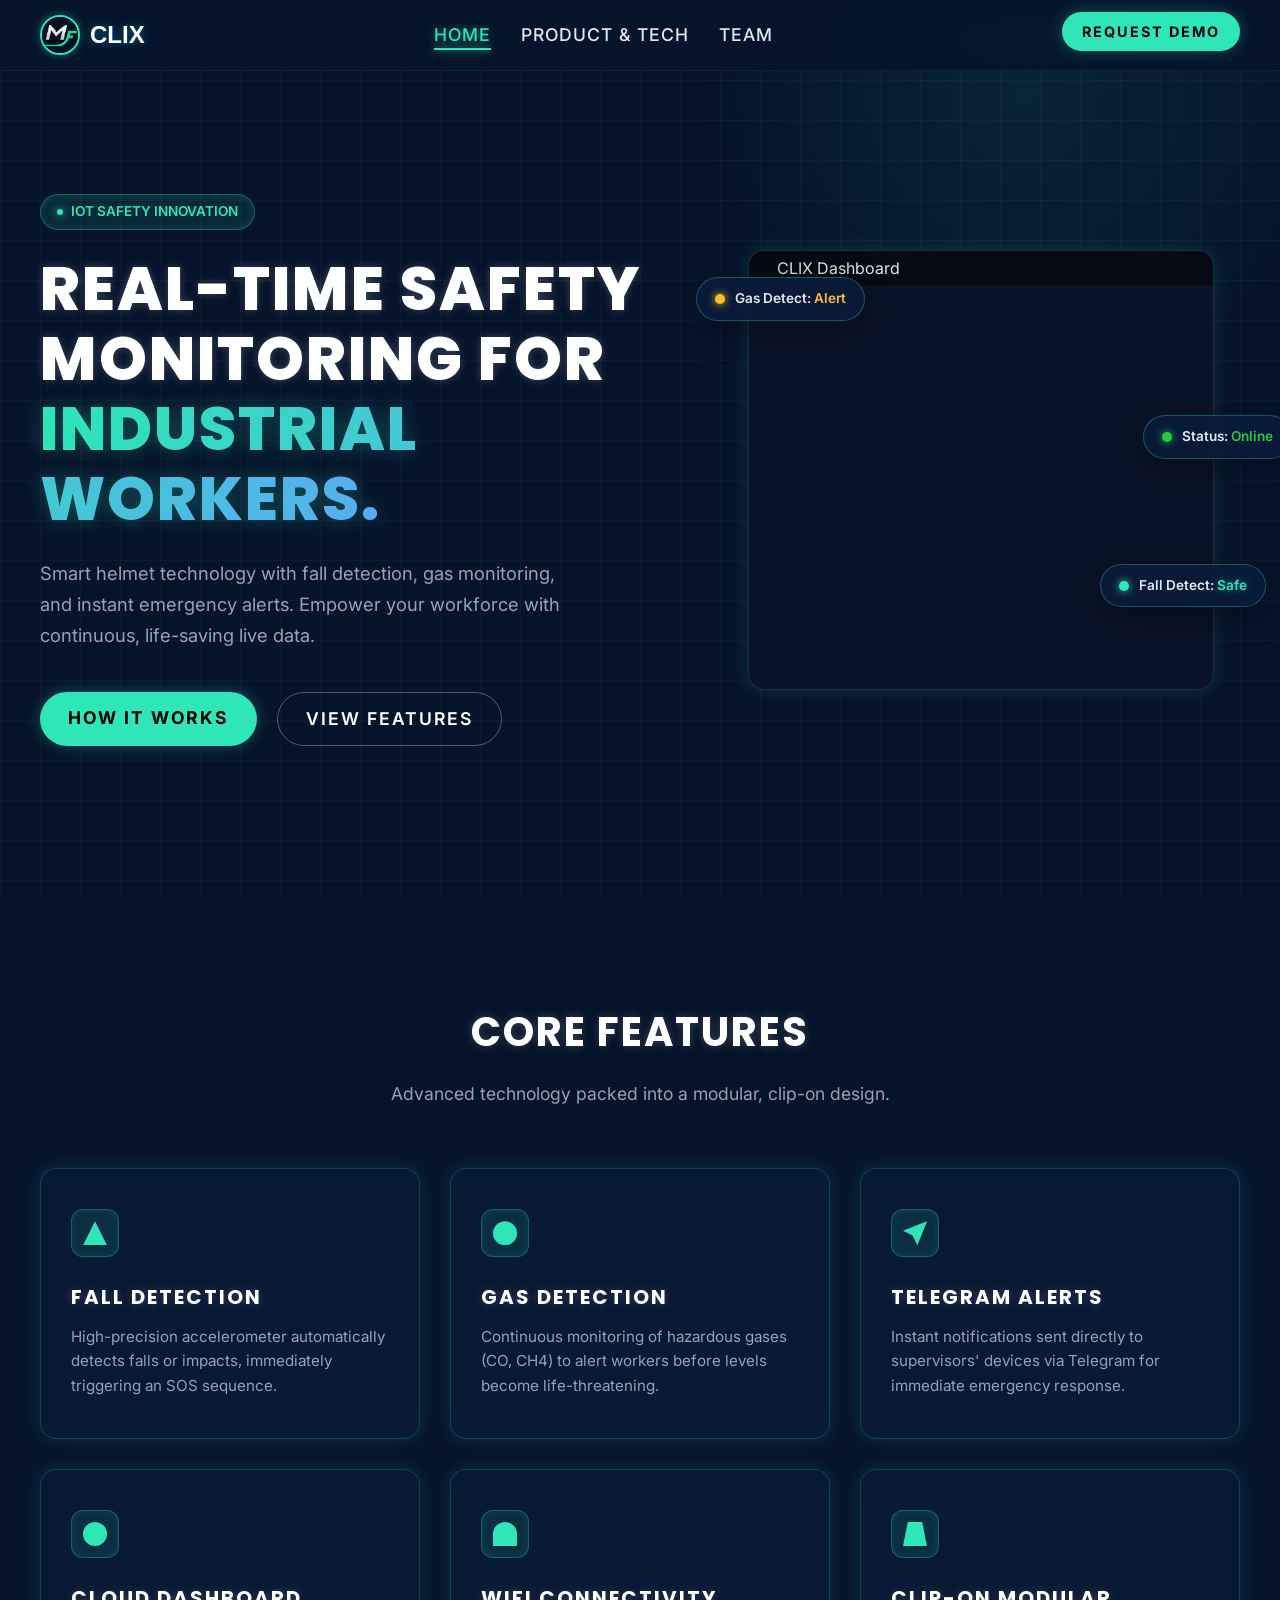
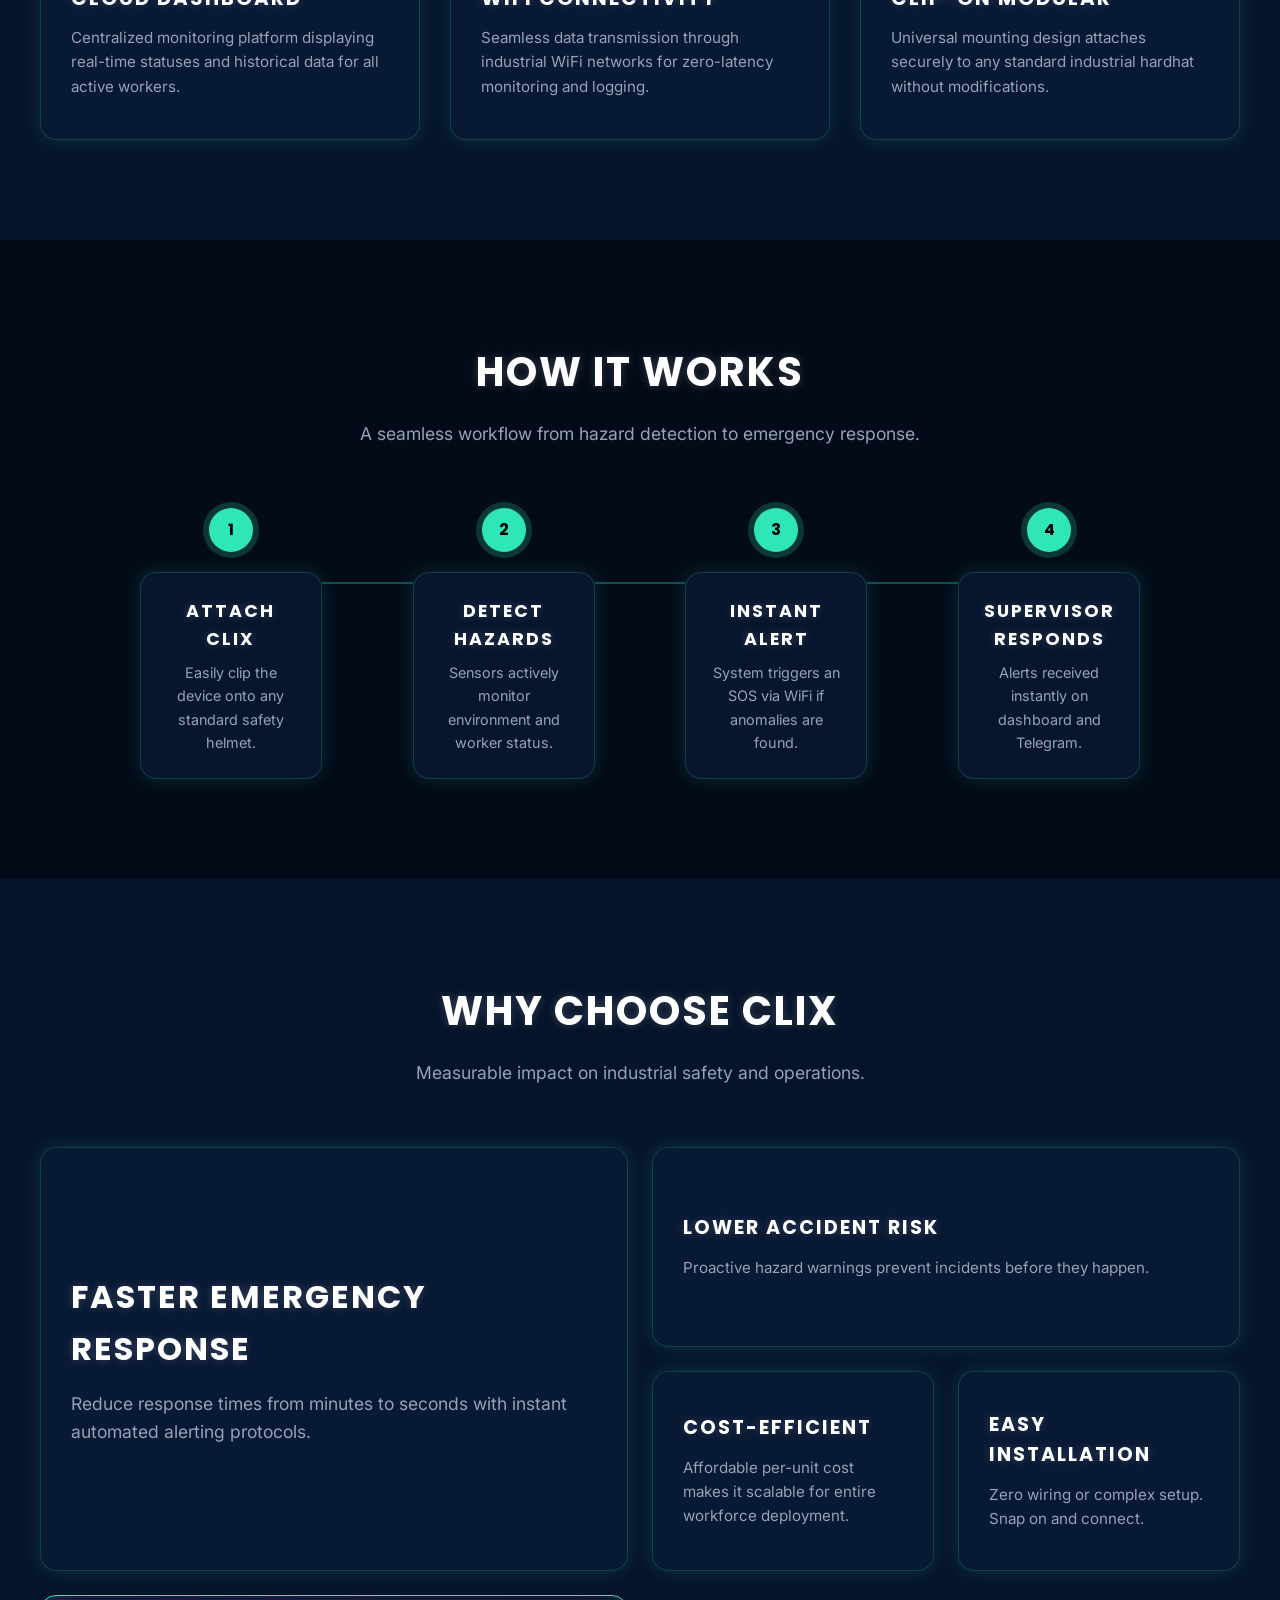
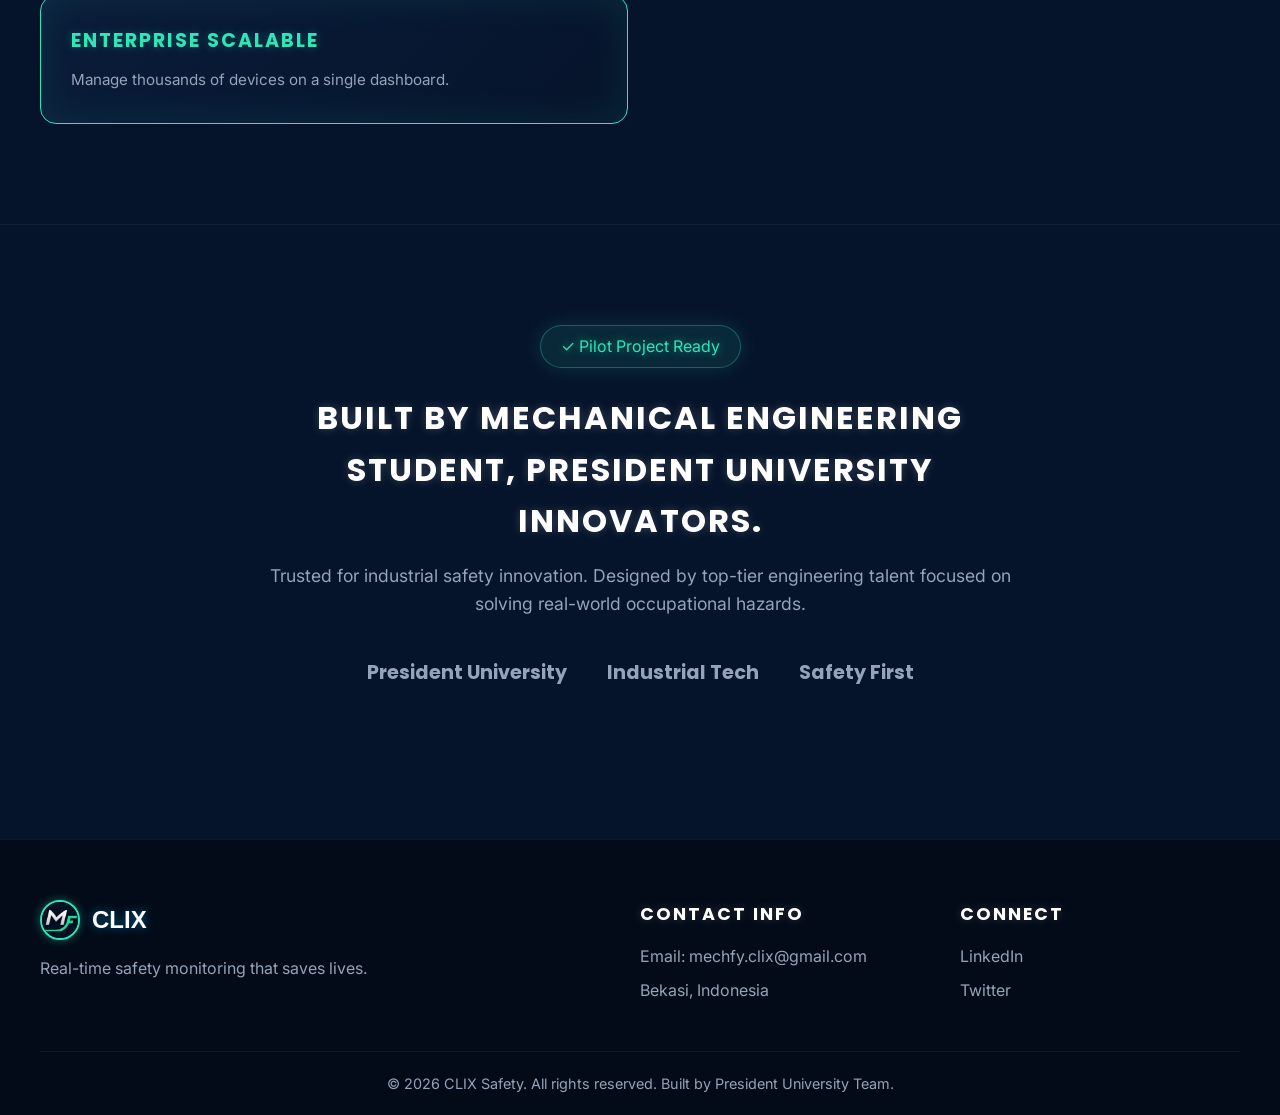
==== commit ec2154e1: "Add files via upload" ====
--- a/index.html
+++ b/index.html
@@ -9,6 +9,8 @@
     <link href="https://fonts.googleapis.com/css2?family=Poppins:wght@400;500;600;700;800&family=Inter:wght@300;400;500;600;700&display=swap" rel="stylesheet">
     <link rel="stylesheet" href="style.css">
     <link rel="stylesheet" href="dark-brand-theme.css">
+    <link rel="icon" type="image/jpeg" href="logo.jpeg?v=2">
+    <link rel="shortcut icon" href="logo.jpeg?v=2">
 </head>
 <body class="fade-in-page">
     <!-- Dark theme ambient background elements -->
@@ -25,6 +27,7 @@
                 <li><a href="index.html" class="nav-link active">Home</a></li>
                 <li><a href="product.html" class="nav-link">Product & Tech</a></li>
                 <li><a href="team.html" class="nav-link">Team</a></li>
+                <li class="mobile-only-btn"><a href="contact.html" class="nav-link text-turq">Request Demo</a></li>
             </ul>
             <div class="nav-actions">
                 <a href="contact.html" class="btn btn-primary-dark btn-sm">Request Demo</a>
@@ -215,7 +218,7 @@
                 <div class="proof-badge glass-card-dark">
                     <span class="text-turq font-bold">✓ Pilot Project Ready</span>
                 </div>
-                <h3 class="proof-title">Built by President University Innovators</h3>
+                <h3 class="proof-title">Built by Mechanical Engineering Student, President University Innovators.</h3>
                 <p class="proof-text">Trusted for industrial safety innovation. Designed by top-tier engineering talent focused on solving real-world occupational hazards.</p>
                 <div class="trust-logos">
                     <!-- Placeholder for logos -->
--- a/dark-brand-theme.css
+++ b/dark-brand-theme.css
@@ -29,6 +29,18 @@
     background-color: var(--navy-bg);
     color: var(--text-silver);
     font-family: 'Inter', sans-serif;
+    overflow-x: hidden;
+    width: 100%;
+}
+
+html {
+    overflow-x: hidden;
+    width: 100%;
+}
+
+img, video, iframe {
+    max-width: 100%;
+    height: auto;
 }
 
 /* Backgrounds */
@@ -127,6 +139,10 @@
     box-shadow: 0 0 8px var(--accent-turq);
 }
 
+.mobile-only-btn {
+    display: none;
+}
+
 /* Buttons Dark */
 .btn-primary-dark {
     background: var(--accent-turq);
@@ -229,11 +245,13 @@
 }
 
 .hero-title-dark {
-    font-size: 3.8rem;
+    font-size: clamp(2rem, 5.5vw, 3.8rem);
     line-height: 1.15;
     font-weight: 800;
     margin-bottom: 24px;
     color: var(--text-white);
+    word-wrap: break-word;
+    hyphens: auto;
 }
 
 .hero-subtitle-dark {
@@ -276,6 +294,22 @@
 
 .mockup-title {
     color: var(--text-silver);
+}
+
+.mockup-body {
+    flex: 1;
+    display: flex;
+    justify-content: center;
+    align-items: center;
+    overflow: hidden;
+    padding: 20px;
+}
+
+.mockup-video {
+    width: 100%;
+    height: 100%;
+    object-fit: contain;
+    max-width: 100%;
 }
 
 .floating-cards-dark {
@@ -673,19 +707,140 @@
 }
 
 /* Responsive Overrides */
-@media (max-width: 992px) {
-    .hero-container-dark { grid-template-columns: 1fr; text-align: center; }
+@media (max-width: 1024px) {
+    /* Navbar Responsive */
+    .nav-links {
+        display: none;
+        flex-direction: column;
+        position: absolute;
+        top: 70px;
+        left: 0;
+        width: 100%;
+        background: rgba(6, 20, 43, 0.98);
+        backdrop-filter: blur(15px);
+        -webkit-backdrop-filter: blur(15px);
+        padding: 20px 40px;
+        border-bottom: 1px solid var(--border-glass);
+        box-shadow: 0 10px 30px rgba(0, 0, 0, 0.8);
+        z-index: 999;
+    }
+    .nav-links.active {
+        display: flex;
+    }
+    .mobile-only-btn {
+        display: block;
+        margin-top: 15px;
+        padding-top: 15px;
+        border-top: 1px solid rgba(255, 255, 255, 0.1);
+        width: 100%;
+        text-align: center;
+    }
+    .menu-toggle {
+        display: flex;
+    }
+    .nav-actions {
+        display: none !important;
+    }
+
+    /* Layout Grids */
+    .hero-container-dark { grid-template-columns: 1fr; text-align: center; gap: 40px; }
+    .hero-subtitle-dark { margin: 0 auto 30px; }
     .cta-group { justify-content: center; }
-    .features-grid-dark { grid-template-columns: repeat(2, 1fr); }
+    
+    .features-grid-dark { grid-template-columns: repeat(2, 1fr); gap: 20px; }
     .flow-container { flex-direction: column; gap: 30px; }
     .flow-connector { display: none; }
+    
     .benefits-dashboard { grid-template-columns: 1fr; grid-template-rows: auto; }
     .b-main, .b-sub1, .b-sub2, .b-sub3, .b-sub4 { grid-column: span 1; }
-    .contact-grid { grid-template-columns: 1fr; }
-    .hero-title-dark { font-size: 3rem; }
+    
+    .contact-grid { grid-template-columns: 1fr; gap: 40px; }
+    .command-center-container { grid-template-columns: 1fr; gap: 40px; }
+    
+    /* Mockup constraints */
+    .hero-visual-dark { height: auto; min-height: 400px; padding: 20px 0; }
+    .dashboard-mockup { width: 100%; height: auto; aspect-ratio: 16/9; }
 }
 
 @media (max-width: 768px) {
+    /* Mobile text and layout scaling */
+    .section-container-dark { padding: 60px 20px; }
+    .hero-container-dark { padding: 0 20px; padding-top: 20px; }
+    .nav-container { padding: 0 20px; }
+    
+    .hero-subtitle-dark { font-size: 1rem; }
+    .section-title-dark { font-size: 1.8rem; }
+    .section-header-dark { margin-bottom: 40px; }
+    
+    /* Hero button stacking */
+    .cta-group { flex-direction: column; width: 100%; gap: 15px; }
+    .cta-group .btn { width: 100%; display: block; box-sizing: border-box; text-align: center; }
+    
+    /* Grids to 1 column */
     .features-grid-dark { grid-template-columns: 1fr; }
-    .footer-container { grid-template-columns: 1fr; }
-}
+    .footer-container { grid-template-columns: 1fr; gap: 30px; text-align: center; }
+    
+    .tech-content { grid-template-columns: 1fr; gap: 30px; }
+    
+    /* Form overrides */
+    .form-group input, .form-group textarea {
+        width: 100%;
+        box-sizing: border-box;
+    }
+    
+    /* Visual constraints */
+    .hero-visual-dark { 
+        min-height: unset; 
+        height: auto;
+        margin-top: 30px; 
+        display: flex;
+        flex-direction: column;
+        align-items: center;
+    }
+    
+    .dashboard-mockup {
+        width: 100%;
+        height: auto;
+        aspect-ratio: auto;
+    }
+
+    .mockup-body {
+        padding: 10px;
+    }
+
+    .mockup-video {
+        width: 100%;
+        height: auto;
+        object-fit: contain;
+    }
+
+    .glass-card-dark { padding: 20px; }
+    
+    /* Reposition Floating Cards for Mobile */
+    .floating-cards-dark {
+        position: relative;
+        width: 100%;
+        height: auto;
+        display: flex;
+        flex-wrap: wrap;
+        justify-content: center;
+        gap: 10px;
+        margin-top: 15px;
+        pointer-events: auto;
+    }
+
+    .floating-cards-dark .float-1,
+    .floating-cards-dark .float-2,
+    .floating-cards-dark .float-3 {
+        position: relative;
+        top: auto !important;
+        left: auto !important;
+        right: auto !important;
+        bottom: auto !important;
+        transform: none !important;
+        animation: none !important;
+        padding: 6px 10px;
+        font-size: 0.75rem;
+        margin: 0;
+    }
+}
